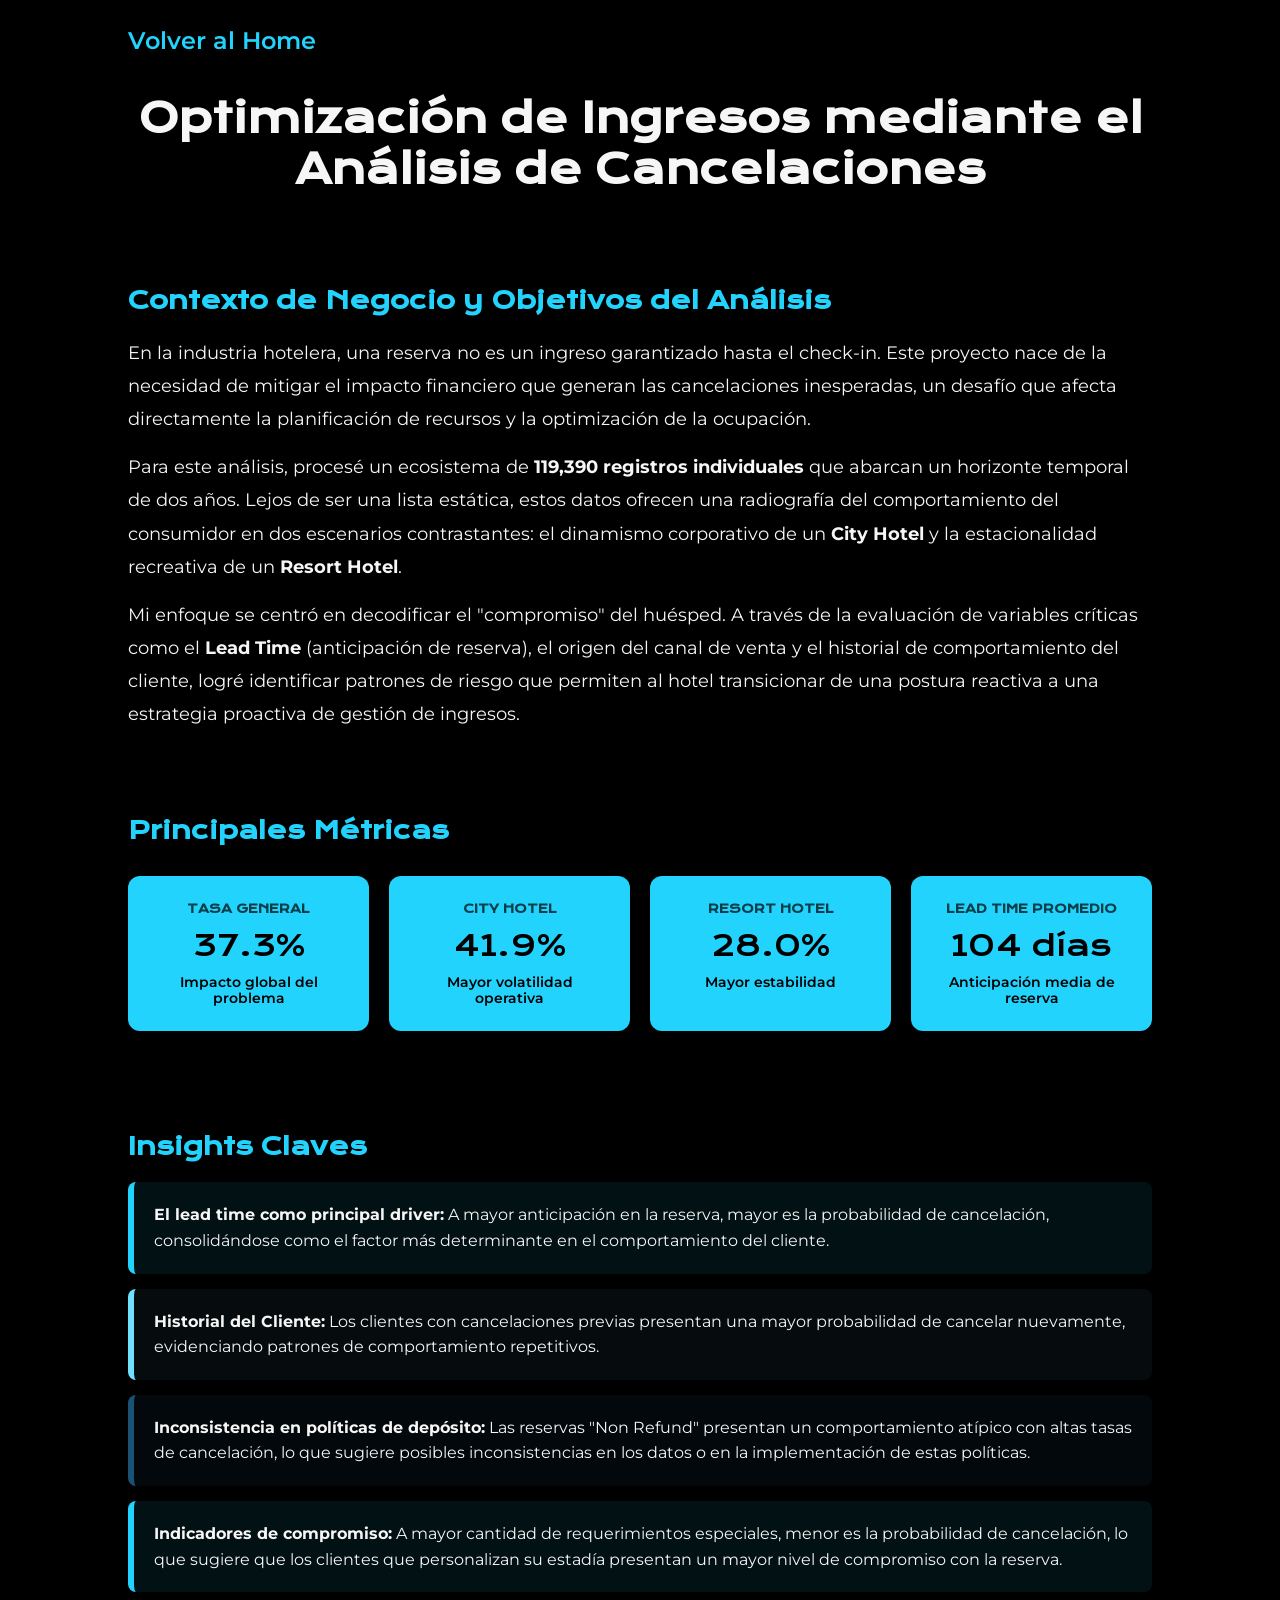
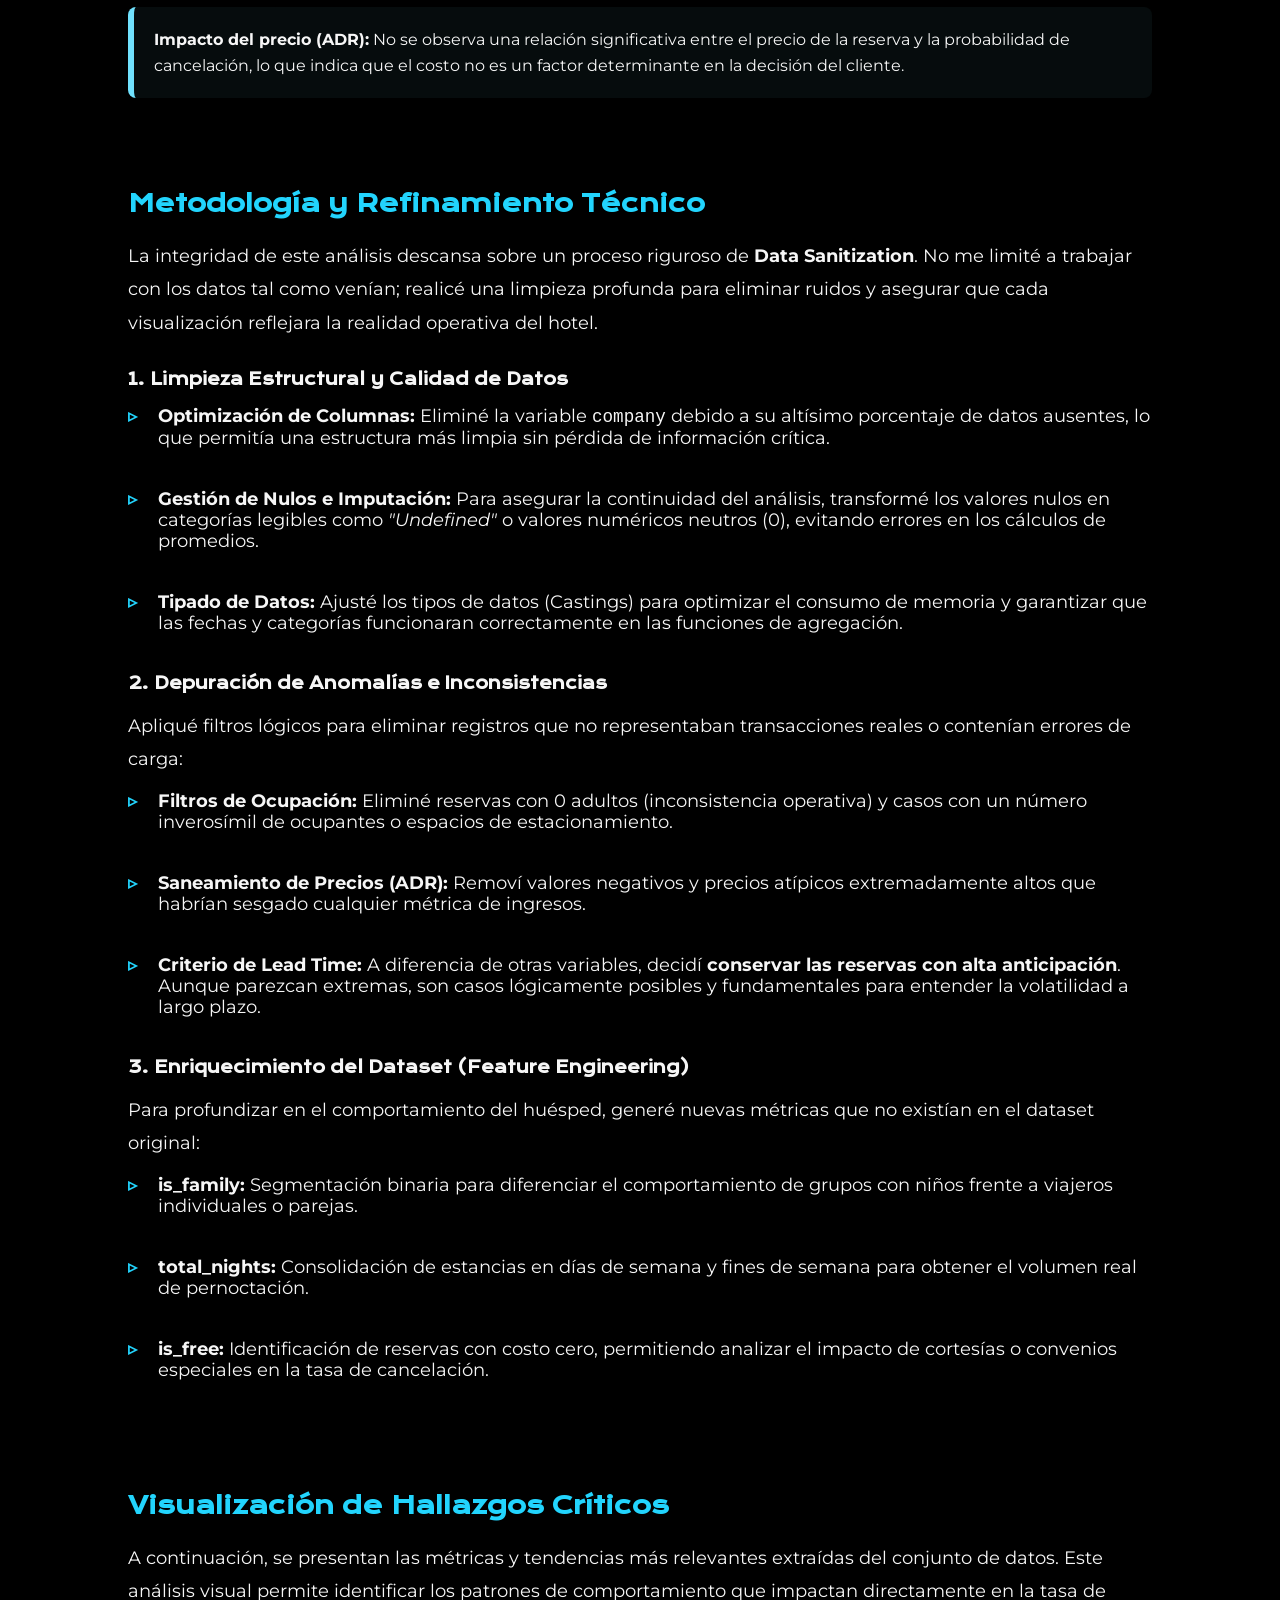
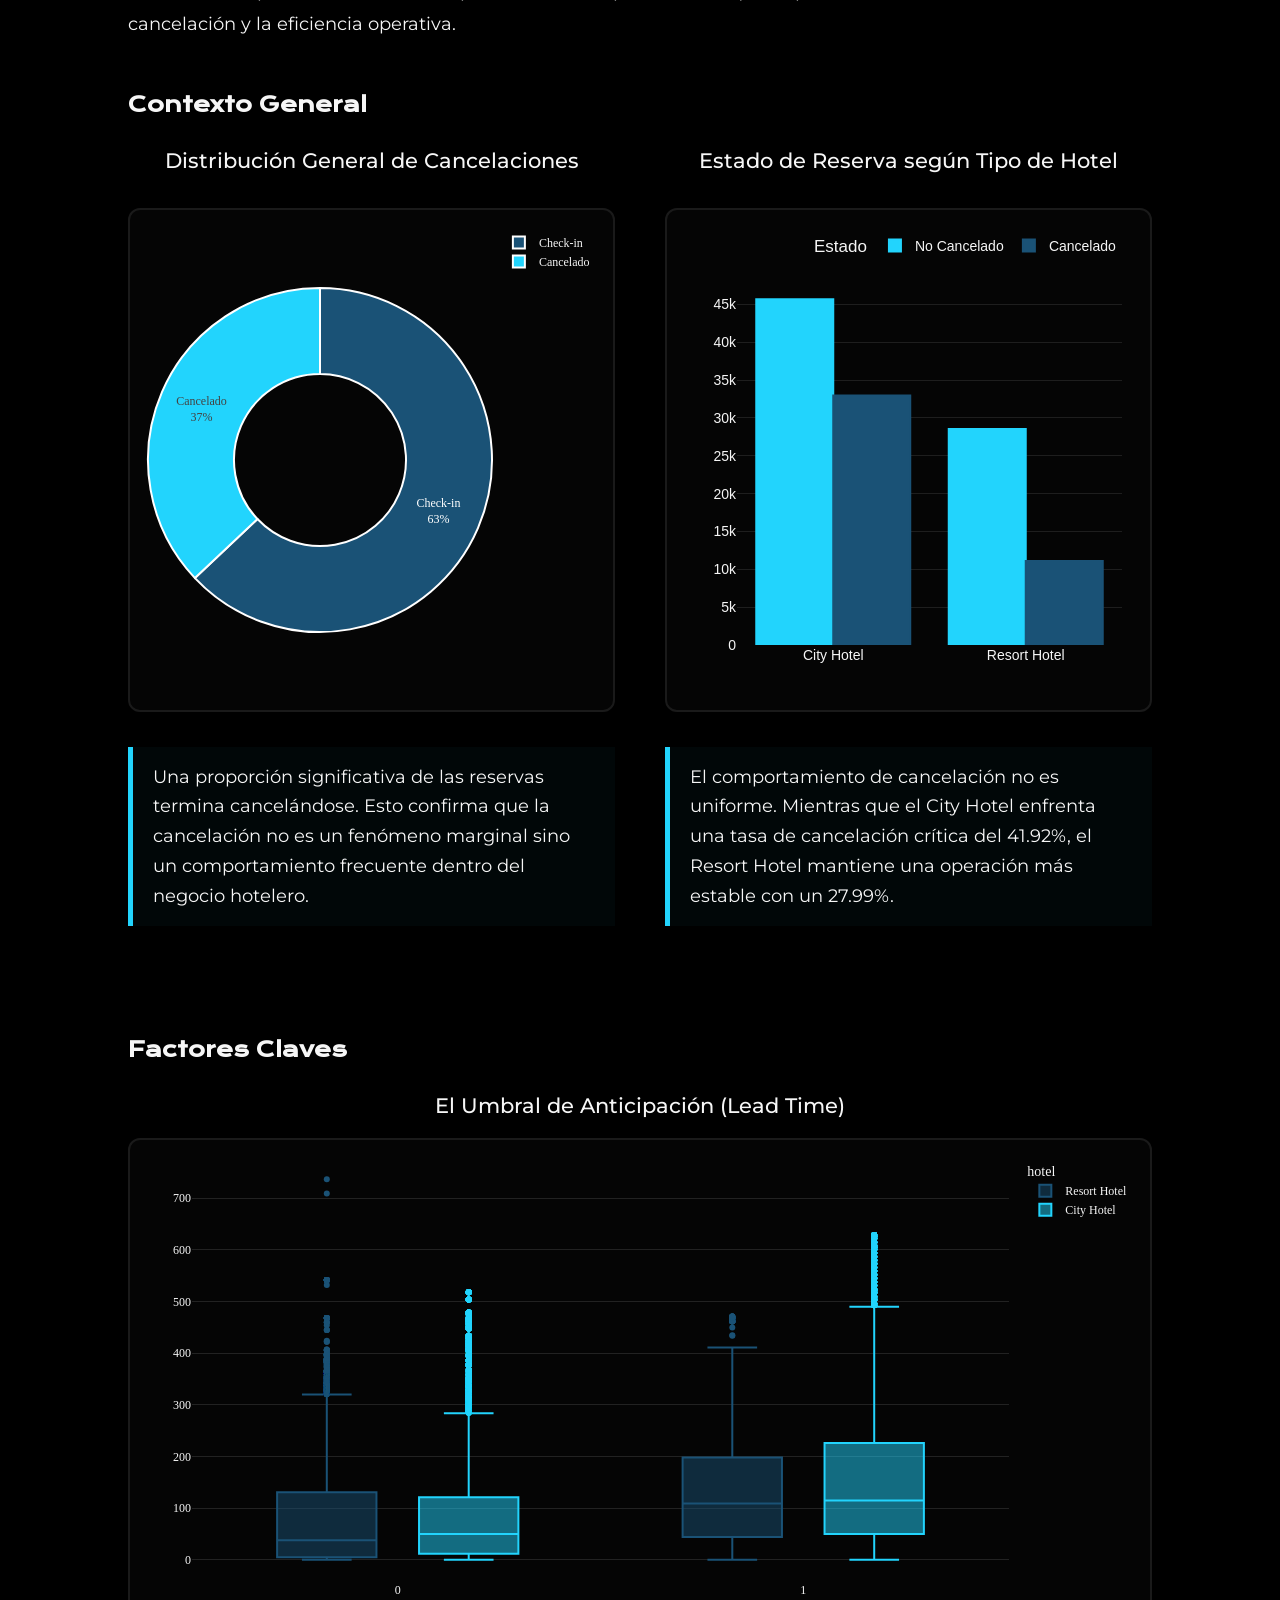
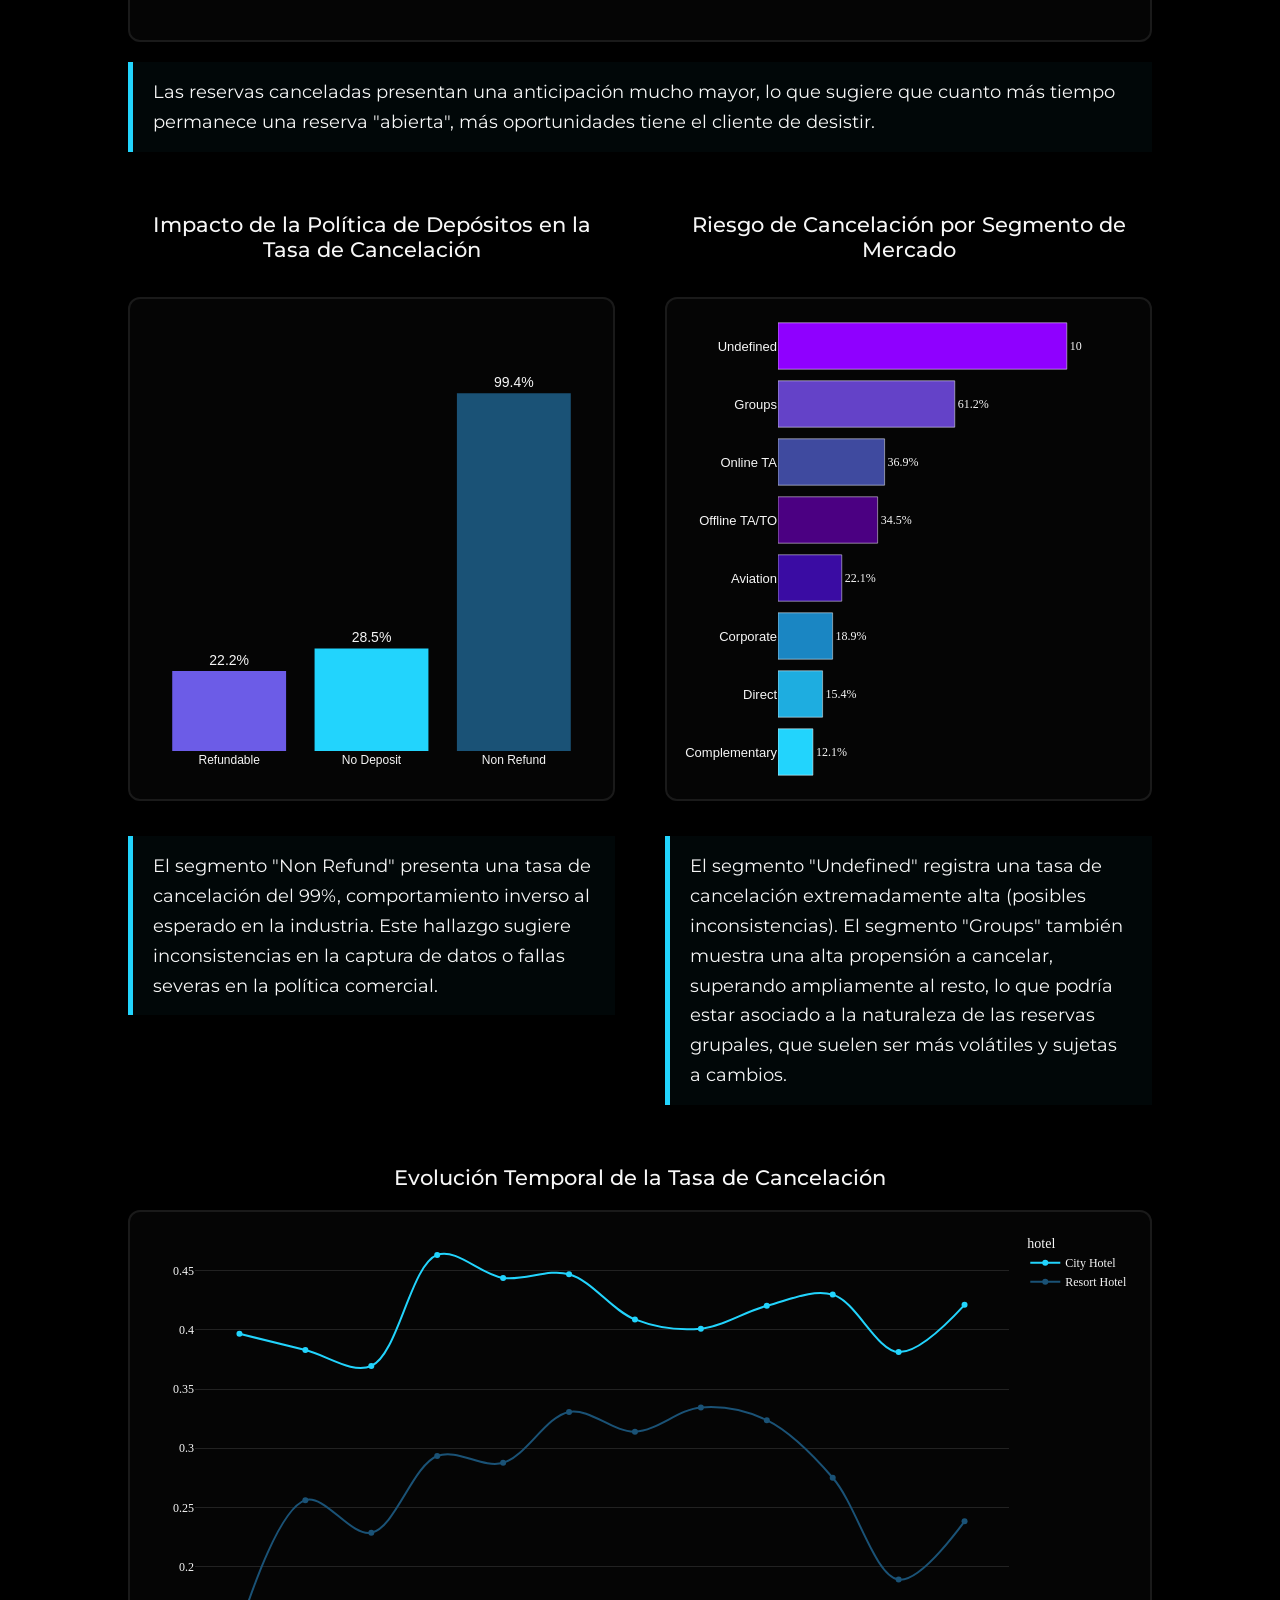
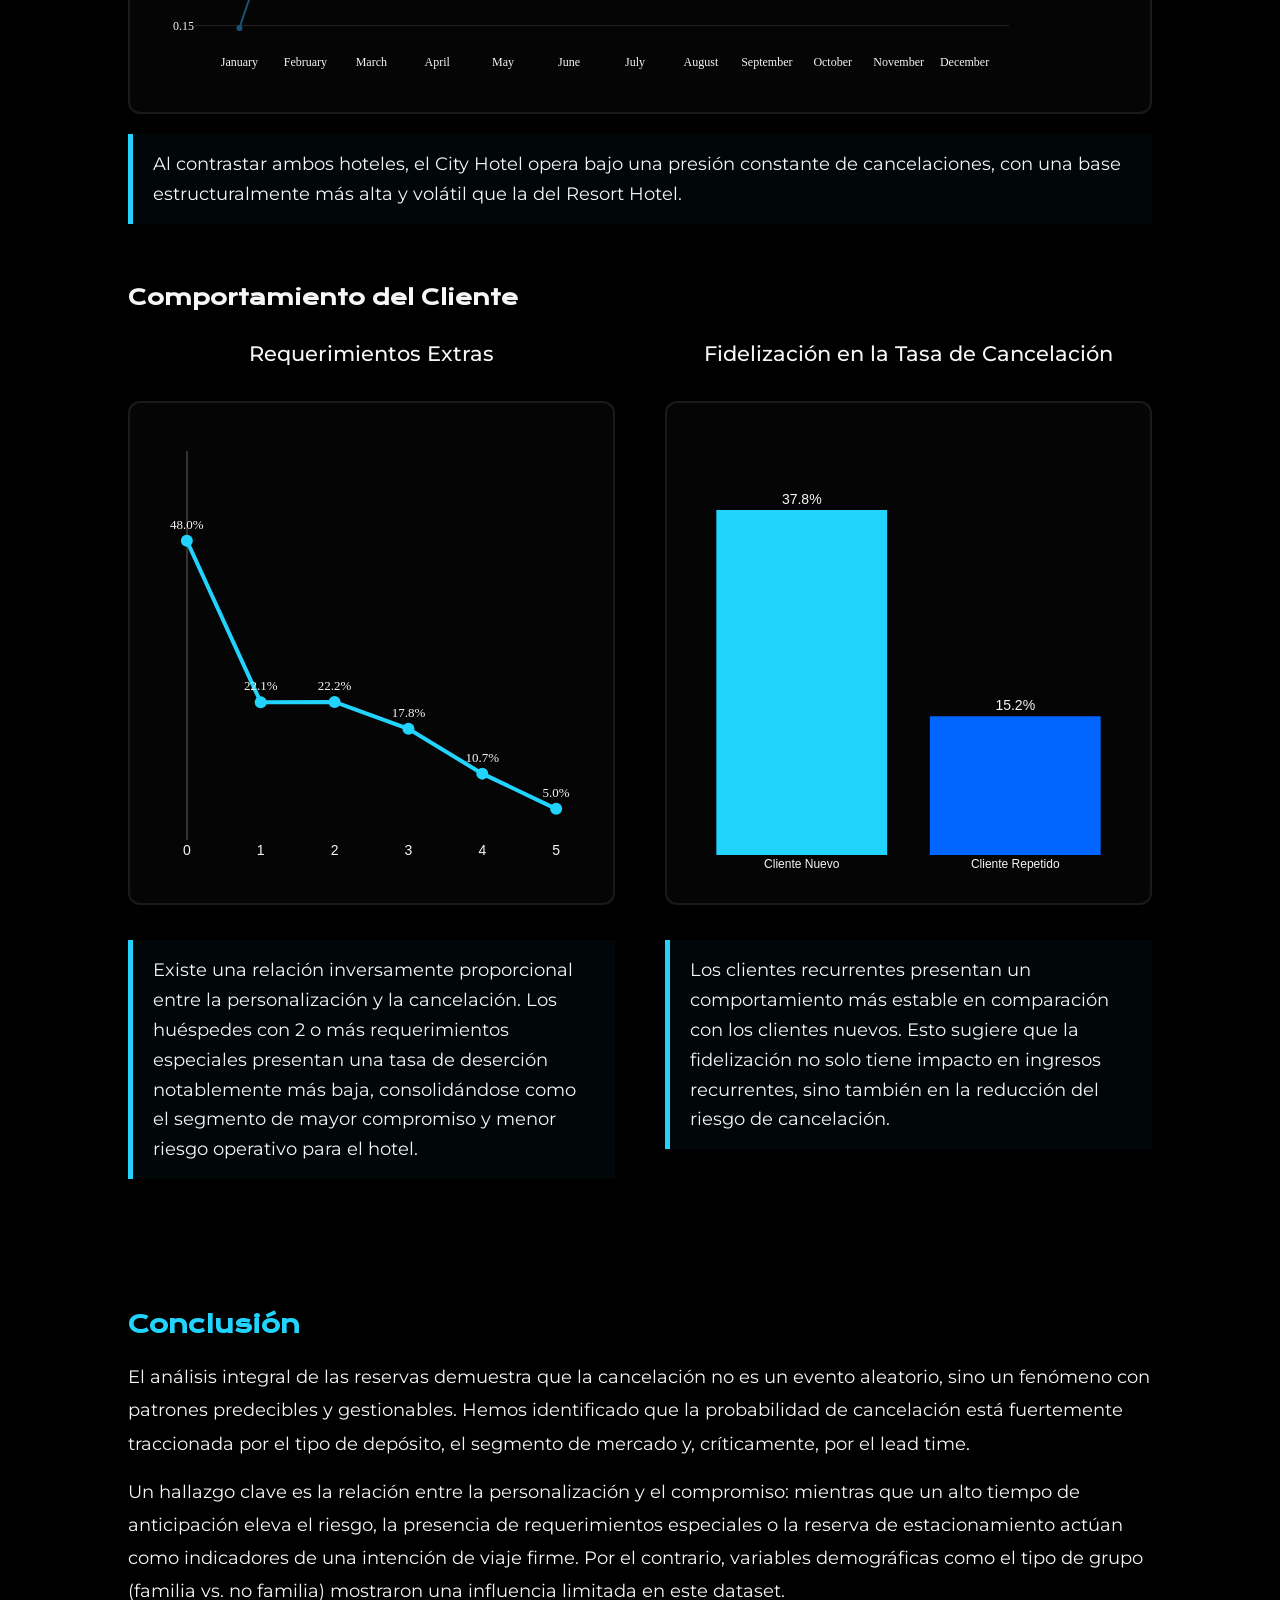
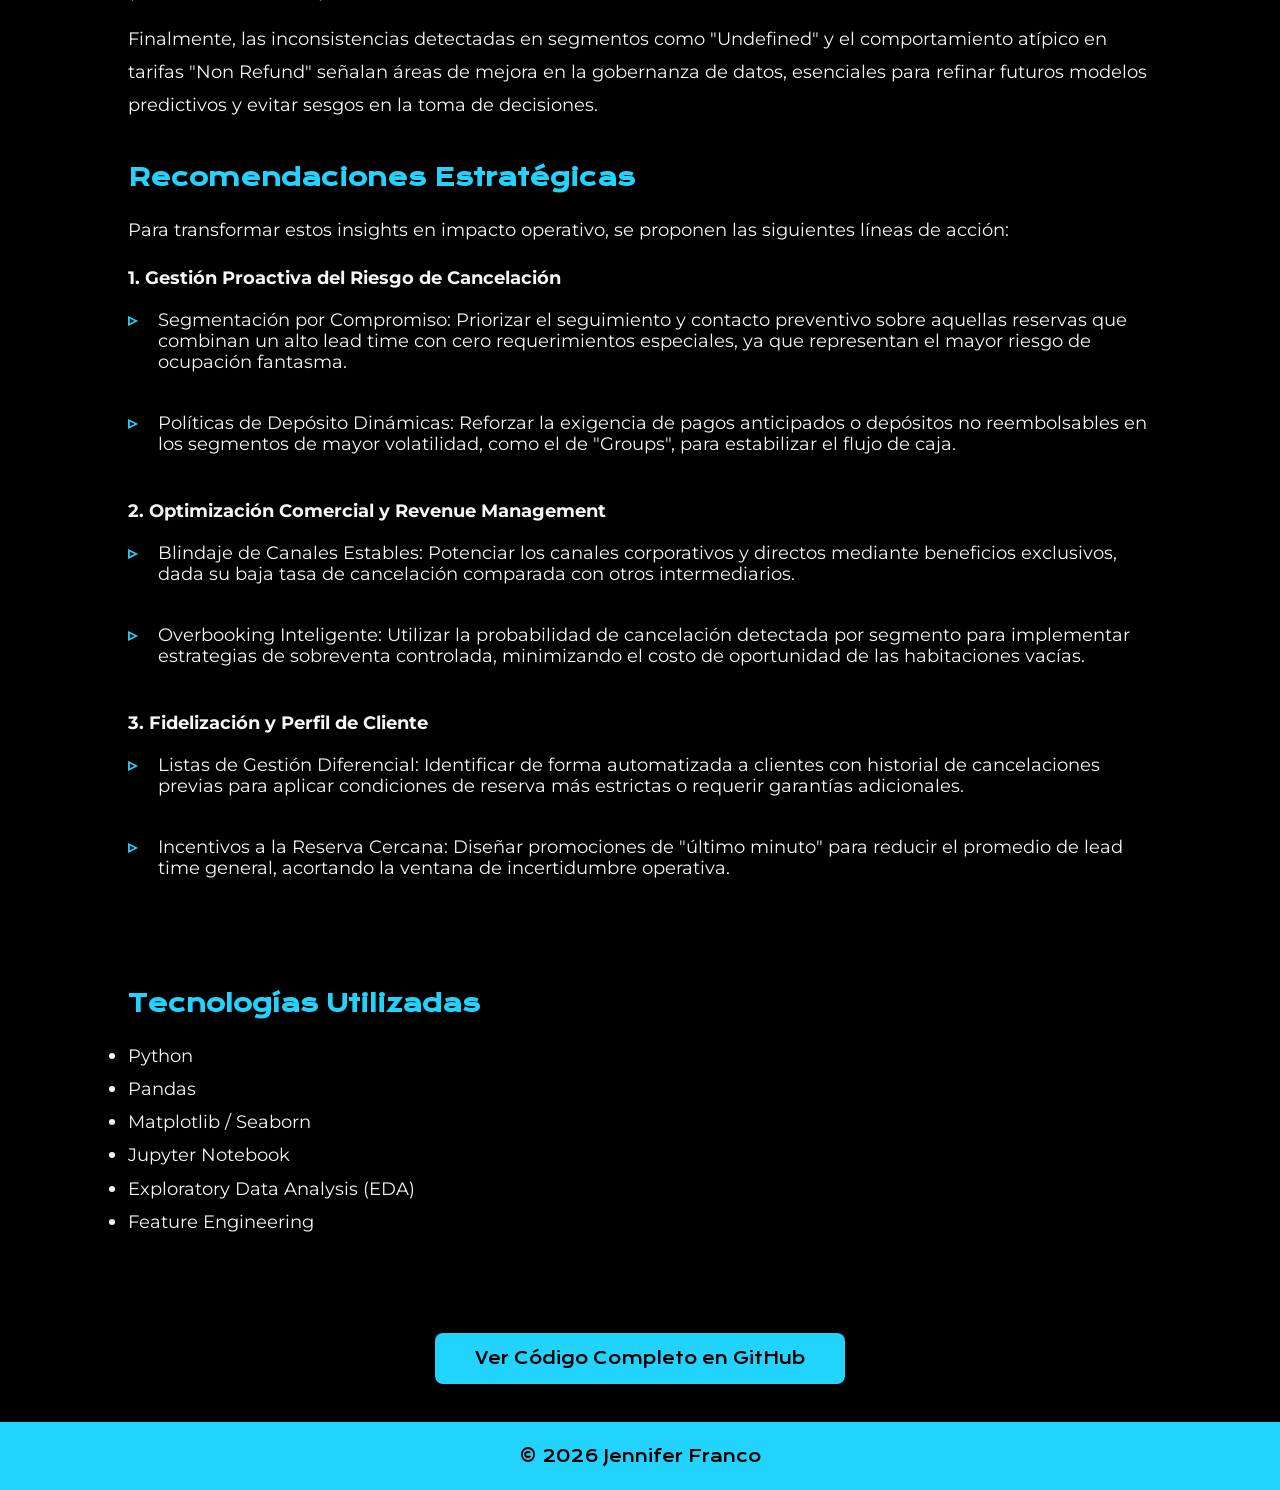
==== proyecto-hotelero.html @ de1a24cb "Estructura base del portfolio" ====
<!DOCTYPE html>
<html lang="es-mx">

<head>
    <meta charset="UTF-8">
    <meta name="viewport" content="width=device-width, initial-scale=1.0">
    <title>Detalle Proyecto - Cancelaciones Hoteleras</title>
    <link rel="stylesheet" href="./style/style.css">
    <link rel="stylesheet" href="./style/proyecto.css">
</head>

<body>
    <header class="header">
        <nav class="header__menu">
            <a class="header__menu__link" href="index.html">Volver al Home</a>
        </nav>
    </header>

    <main class="proyecto">
        <h1 class="proyecto__titulo">
            Optimización de Ingresos mediante el Análisis de Cancelaciones</h1>
        <!-- <div class="contenedor__dashboard">
            <p>[Aqui va el dashboard en power bi] </p>
        </div> -->

        <section class="proyecto__introduccion">
            <h2 class="proyecto__subtitulo">Contexto de Negocio y Objetivos del Análisis</h2>
            <p class="proyecto__texto">
                En la industria hotelera, una reserva no es un ingreso garantizado hasta el check-in. Este proyecto nace
                de
                la necesidad de mitigar el impacto financiero que generan las cancelaciones inesperadas, un desafío que
                afecta directamente la planificación de recursos y la optimización de la ocupación.
            </p>
            <p class="proyecto__texto">
                Para este análisis, procesé un ecosistema de <strong>119,390 registros individuales</strong> que abarcan
                un horizonte temporal de dos años. Lejos de ser una lista estática, estos datos ofrecen una radiografía
                del comportamiento del consumidor en dos escenarios contrastantes: el dinamismo corporativo de un
                <strong>City Hotel</strong> y la estacionalidad recreativa de un <strong>Resort Hotel</strong>.
            </p>
            <p class="proyecto__texto">
                Mi enfoque se centró en decodificar el "compromiso" del huésped. A través de la evaluación de variables
                críticas como el <strong>Lead Time</strong> (anticipación de reserva), el origen del canal de venta y el
                historial de comportamiento del cliente, logré identificar patrones de riesgo que permiten al hotel
                transicionar de una postura reactiva a una estrategia proactiva de gestión de ingresos. </p>
        </section>

        <section class="proyecto__metricas">
            <h2 class="proyecto__subtitulo">Principales Métricas</h2>
            <div class="kpi-container">
                <div class="kpi-card">
                    <h3 class="kpi-card__titulo">Tasa General</h3>
                    <span class="kpi-card__valor">37.3%</span>
                    <p class="kpi-card__descripcion">Impacto global del problema</p>
                </div>
                <div class="kpi-card">
                    <h3 class="kpi-card__titulo">City Hotel</h3>
                    <span class="kpi-card__valor">41.9%</span>
                    <p class="kpi-card__descripcion">Mayor volatilidad operativa</p>
                </div>
                <div class="kpi-card">
                    <h3 class="kpi-card__titulo">Resort Hotel</h3>
                    <span class="kpi-card__valor">28.0%</span>
                    <p class="kpi-card__descripcion">Mayor estabilidad</p>
                </div>
                <div class="kpi-card">
                    <h3 class="kpi-card__titulo">Lead Time Promedio</h3>
                    <span class="kpi-card__valor">104 días</span>
                    <p class="kpi-card__descripcion">Anticipación media de reserva</p>
                </div>
            </div>
        </section>

        <section class="proyecto__insights">
            <h2 class="proyecto__subtitulo">Insights Claves</h2>
            <div class="insight-group">
                <div class="insight-group__item insight-group__item--primary">
                    <p><strong>El lead time como principal driver:</strong> A mayor anticipación en la reserva, mayor es
                        la probabilidad de cancelación, consolidándose como el factor más determinante en el
                        comportamiento del cliente.</p>
                </div>
                <div class="insight-group__item insight-group__item--secondary">
                    <p><strong>Historial del Cliente:</strong> Los clientes con cancelaciones previas presentan una
                        mayor probabilidad de cancelar nuevamente, evidenciando patrones de comportamiento repetitivos.
                    </p>
                </div>
                <div class="insight-group__item insight-group__item--dark">
                    <p><strong>Inconsistencia en políticas de depósito:</strong> Las reservas "Non Refund" presentan un
                        comportamiento atípico con altas tasas de cancelación, lo que sugiere posibles inconsistencias
                        en los datos o en la implementación de estas políticas.</p>
                </div>
                <div class="insight-group__item insight-group__item--primary">
                    <p><strong>Indicadores de compromiso:</strong> A mayor cantidad de requerimientos especiales, menor
                        es la probabilidad de cancelación, lo que sugiere que los clientes que personalizan su estadía
                        presentan un mayor nivel de compromiso con la reserva.</p>
                </div>
                <div class="insight-group__item insight-group__item--secondary">
                    <p><strong>Impacto del precio (ADR):</strong> No se observa una relación significativa entre el
                        precio de la reserva y la probabilidad de cancelación, lo que indica que el costo no es un
                        factor determinante en la decisión del cliente.</p>
                </div>
            </div>
        </section>

        <section class="proyecto__metodologia">
            <h2 class="proyecto__subtitulo">Metodología y Refinamiento Técnico</h2>
            <p class="proyecto__texto">
                La integridad de este análisis descansa sobre un proceso riguroso de <strong>Data Sanitization</strong>.
                No me limité a trabajar con los datos tal como venían; realicé una limpieza profunda para eliminar
                ruidos y asegurar que cada visualización reflejara la realidad operativa del hotel. </p>
            <h3 class="proyecto__item-titulo">1. Limpieza Estructural y Calidad de Datos</h3>
            <ul class="proyecto__lista">
                <li class="proyecto__lista-item"><strong>Optimización de Columnas:</strong> Eliminé la variable
                    <code>company</code> debido a su
                    altísimo
                    porcentaje de datos ausentes, lo que permitía una estructura más limpia sin pérdida de información
                    crítica.
                </li>
                <li class="proyecto__lista-item"><strong>Gestión de Nulos e Imputación:</strong> Para asegurar la
                    continuidad del análisis,
                    transformé
                    los valores nulos en categorías legibles como <em>"Undefined"</em> o valores numéricos neutros (0),
                    evitando errores en los cálculos de promedios.</li>
                <li class="proyecto__lista-item"><strong>Tipado de Datos:</strong> Ajusté los tipos de datos (Castings)
                    para optimizar el consumo de
                    memoria y garantizar que las fechas y categorías funcionaran correctamente en las funciones de
                    agregación.</li>
            </ul>
            <h3 class="proyecto__item-titulo">2. Depuración de Anomalías e Inconsistencias</h3>
            <p class="proyecto__texto">
                Apliqué filtros lógicos para eliminar registros que no representaban transacciones reales o contenían
                errores de carga:
            </p>
            <ul class="proyecto__lista">
                <li class="proyecto__lista-item"><strong>Filtros de Ocupación:</strong> Eliminé reservas con 0 adultos
                    (inconsistencia operativa) y
                    casos
                    con un número inverosímil de ocupantes o espacios de estacionamiento.</li>
                <li class="proyecto__lista-item"><strong>Saneamiento de Precios (ADR):</strong> Removí valores negativos
                    y precios atípicos
                    extremadamente altos que habrían sesgado cualquier métrica de ingresos.</li>
                <li class="proyecto__lista-item"><strong>Criterio de Lead Time:</strong> A diferencia de otras
                    variables, decidí <strong>conservar las reservas con alta anticipación</strong>. Aunque parezcan
                    extremas, son casos lógicamente posibles y fundamentales para entender la volatilidad a largo plazo.
                </li>
            </ul>
            <h3 class="proyecto__item-titulo">3. Enriquecimiento del Dataset (Feature Engineering)</h3>
            <p class="proyecto__texto">
                Para profundizar en el comportamiento del huésped, generé nuevas métricas que no existían en el dataset
                original:
            </p>
            <ul class="proyecto__lista">
                <li class="proyecto__lista-item"><strong>is_family:</strong> Segmentación binaria para diferenciar el
                    comportamiento de grupos con niños frente a viajeros individuales o parejas.</li>
                <li class="proyecto__lista-item"><strong>total_nights:</strong> Consolidación de estancias en días de
                    semana y fines de semana para obtener el volumen real de pernoctación.</li>
                <li class="proyecto__lista-item"><strong>is_free:</strong> Identificación de reservas con costo cero,
                    permitiendo analizar el impacto de cortesías o convenios especiales en la tasa de cancelación.</li>
            </ul>
        </section>

        <section class="visualizaciones__proyecto">
            <h2 class="proyecto__subtitulo">Visualización de Hallazgos Críticos</h2>
            <p class="proyecto__texto">A continuación, se presentan las métricas y tendencias más relevantes extraídas
                del conjunto de datos. Este análisis visual permite identificar los patrones de comportamiento que
                impactan directamente en la tasa de cancelación y la eficiencia operativa.</p>

            <h3 class="seccion-header"> Contexto General</h3>
            <div class="graficos-grid">
                <div class="grafico-item">
                    <p class="grafico-titulo">Distribución General de Cancelaciones</p>
                    <div class="proyecto__grafico-contenedor">
                        <iframe src="./assets/graficos_hotel/donas_cancelacion_total.html" width="100%" height="100%"
                            frameborder="0"></iframe>
                    </div>
                    <p class="proyecto__interpretacion">Una proporción significativa de las reservas termina
                        cancelándose.
                        Esto confirma que la cancelación no es un fenómeno marginal sino un comportamiento frecuente
                        dentro
                        del negocio hotelero.</p>
                </div>
                <div class="grafico-item">
                    <p class="grafico-titulo">Estado de Reserva según Tipo de Hotel</p>
                    <div class="proyecto__grafico-contenedor">
                        <iframe src="./assets/graficos_hotel/cancelaciones_por_tipo_hotel.html" width="100%" height="100%"
                            frameborder="0"></iframe>
                    </div>
                    <p class="proyecto__interpretacion">El comportamiento de cancelación no es uniforme. Mientras que el
                        City Hotel enfrenta una tasa de cancelación crítica del 41.92%, el Resort Hotel mantiene una
                        operación más estable con un 27.99%.</p>
                </div>
            </div>

            <h3 class="seccion-header"> Factores Claves</h3>
            <p class="grafico-titulo">El Umbral de Anticipación (Lead Time)</p>
            <div class="proyecto__grafico-contenedor">
                <iframe src="./assets/graficos_hotel/lead_time.html" width="100%" height="100%" frameborder="0"></iframe>
            </div>
            <p class="proyecto__interpretacion">
                Las reservas canceladas
                presentan una anticipación mucho mayor, lo que sugiere que cuanto más tiempo permanece una reserva
                "abierta", más oportunidades tiene el cliente de desistir.
            </p>
            <div class="graficos-grid">
                <div class="grafico-item">
                    <p class="grafico-titulo">Impacto de la Política de Depósitos en la Tasa de Cancelación</p>
                    <div class="proyecto__grafico-contenedor">
                        <iframe src="./assets/graficos_hotel/tipo_de_Deposito.html" width="100%" height="100%"
                            frameborder="0"></iframe>
                    </div>
                    <p class="proyecto__interpretacion">
                        El segmento "Non Refund" presenta una tasa de cancelación del 99%, comportamiento inverso al
                        esperado en la industria. Este hallazgo sugiere inconsistencias en la captura de datos o fallas
                        severas en la política comercial.
                    </p>
                </div>

                <div class="grafico-item">
                    <p class="grafico-titulo">Riesgo de Cancelación por Segmento de Mercado</p>
                    <div class="proyecto__grafico-contenedor">
                        <iframe src="./assets/graficos_hotel/segmento_de_mercado.html" width="100%" height="100%"
                            frameborder="0"></iframe>
                    </div>
                    <p class="proyecto__interpretacion">
                        El segmento "Undefined" registra una tasa de cancelación extremadamente alta (posibles
                        inconsistencias). El segmento "Groups" también muestra una alta propensión a cancelar, superando
                        ampliamente al resto, lo que podría estar asociado a la naturaleza de las reservas grupales, que
                        suelen ser más volátiles y sujetas a cambios.
                    </p>
                </div>
            </div>
            <p class="grafico-titulo">Evolución Temporal de la Tasa de Cancelación</p>
            <div class="proyecto__grafico-contenedor">
                <iframe src="./assets/graficos_hotel/estacionalidad.html" width="100%" height="100%" frameborder="0"></iframe>
            </div>
            <p class="proyecto__interpretacion">
                Al contrastar ambos hoteles, el City Hotel opera bajo una presión constante de cancelaciones, con una
                base estructuralmente más alta y volátil que la del Resort Hotel.
            </p>

            <h3 class="seccion-header">Comportamiento del Cliente</h3>
            <div class="graficos-grid">
                <div class="grafico-item">
                    <p class="grafico-titulo">Requerimientos Extras</p>
                    <div class="proyecto__grafico-contenedor">
                        <iframe src="./assets/graficos_hotel/requerimientos_extras.html" width="100%" height="100%"
                            frameborder="0"></iframe>
                    </div>
                    <p class="proyecto__interpretacion">
                        Existe una relación inversamente proporcional entre la personalización y la cancelación. Los
                        huéspedes con 2 o más requerimientos especiales presentan una tasa de deserción notablemente más
                        baja, consolidándose como el segmento de mayor compromiso y menor riesgo operativo para el
                        hotel.
                    </p>
                </div>
                <div class="grafico-item">
                    <p class="grafico-titulo">Fidelización en la Tasa de Cancelación</p>
                    <div class="proyecto__grafico-contenedor">
                        <iframe src="./assets/graficos_hotel/tipo_cliente.html" width="100%" height="100%"
                            frameborder="0"></iframe>
                    </div>
                    <p class="proyecto__interpretacion">
                        Los clientes recurrentes presentan un comportamiento más estable en comparación con los clientes
                        nuevos. Esto sugiere que la fidelización no solo tiene impacto en ingresos recurrentes, sino
                        también en la reducción del riesgo de cancelación.</p>
                </div>
        </section>

        <section class="proyecto__conclusion">
            <h2 class="proyecto__subtitulo">Conclusión </h2>
            <p class="proyecto__texto">
                El análisis integral de las reservas demuestra que la cancelación no es un evento aleatorio, sino un
                fenómeno con patrones predecibles y gestionables. Hemos identificado que la probabilidad de cancelación
                está fuertemente traccionada por el tipo de depósito, el segmento de mercado y, críticamente, por el
                lead time.</p>

            <p class="proyecto__texto">
                Un hallazgo clave es la relación entre la personalización y el compromiso: mientras que un alto tiempo
                de anticipación eleva el riesgo, la presencia de requerimientos especiales o la reserva de
                estacionamiento actúan como indicadores de una intención de viaje firme. Por el contrario, variables
                demográficas como el tipo de grupo (familia vs. no familia) mostraron una influencia limitada en este
                dataset.</p>

            <p class="proyecto__texto">Finalmente, las inconsistencias detectadas en segmentos como "Undefined" y el
                comportamiento atípico en tarifas "Non Refund" señalan áreas de mejora en la gobernanza de datos,
                esenciales para refinar futuros modelos predictivos y evitar sesgos en la toma de decisiones. </p>

            <h2 class="proyecto__subtitulo">Recomendaciones Estratégicas</h2>
            <p class="proyecto__texto">Para transformar estos insights en impacto operativo, se proponen las siguientes
                líneas de acción:</p>


            <p class="proyecto__texto"><strong>1. Gestión Proactiva del Riesgo de Cancelación </strong></p>
            <ul class="proyecto__lista">
                <li class="proyecto__lista-item">Segmentación por Compromiso: Priorizar el seguimiento y contacto
                    preventivo sobre aquellas reservas que
                    combinan un alto lead time con cero requerimientos especiales, ya que representan el mayor riesgo de
                    ocupación fantasma.</li>

                <li class="proyecto__lista-item">
                    Políticas de Depósito Dinámicas: Reforzar la exigencia de pagos anticipados o depósitos no
                    reembolsables
                    en los segmentos de mayor volatilidad, como el de "Groups", para estabilizar el flujo de caja.</li>

                <p class="proyecto__texto"><strong>2. Optimización Comercial y Revenue Management</strong></p>
                <ul class="proyecto__lista">
                    <li class="proyecto__lista-item"> Blindaje de Canales Estables: Potenciar los canales corporativos y
                        directos mediante beneficios
                        exclusivos, dada su baja tasa de cancelación comparada con otros intermediarios. </li>

                    <li class="proyecto__lista-item"> Overbooking Inteligente: Utilizar la probabilidad de cancelación
                        detectada por segmento para implementar
                        estrategias de sobreventa controlada, minimizando el costo de oportunidad de las habitaciones
                        vacías. </li>

                    <p class="proyecto__texto"><strong>3. Fidelización y Perfil de Cliente</strong></p>

                    <ul class="proyecto__lista">
                        <li class="proyecto__lista-item">Listas de Gestión Diferencial: Identificar de forma
                            automatizada a clientes con historial de
                            cancelaciones previas para aplicar condiciones de reserva más estrictas o requerir garantías
                            adicionales. </li>

                        <li class="proyecto__lista-item">Incentivos a la Reserva Cercana: Diseñar promociones de "último
                            minuto" para reducir el promedio de lead
                            time general, acortando la ventana de incertidumbre operativa. </li>

                    </ul>
        </section>

        <section class="stack-proyecto">
            <h2 class="proyecto__subtitulo">
                Tecnologías Utilizadas
            </h2>

            <ul class="proyecto__texto">
                <li>Python</li>
                <li>Pandas</li>
                <li>Matplotlib / Seaborn</li>
                <li>Jupyter Notebook</li>
                <li>Exploratory Data Analysis (EDA)</li>
                <li>Feature Engineering</li>
            </ul>

        </section>

        <div class="proyecto__enlaces">
            <a class="proyecto__enlaces-link" href="https://github.com/JenniferFranco/hotel-cancellation-analysis/tree/main" target="_blank"> Ver Código
                Completo en GitHub </a>
        </div>

    </main>

    <footer class="footer">
        <p>© 2026 Jennifer Franco </p>
    </footer>
</body>

</html>
---- style/style.css ----
@import url('https://fonts.googleapis.com/css2?family=Krona+One&family=Montserrat:wght@400;600&display=swap');

:root{
    --color-primario: #000000;
    --color-secundario: #F6F6F6;
    --color-terciario: #22D4FD;
    --color-hover: #272727;

    --fuente-texto: "Montserrat", serif;
    --fuente-titulo: "Krona One", serif;
}

* {
    padding: 0;
    margin:0;
}

body{
    box-sizing: border-box;
    background-color: var(--color-primario);
    color: var(--color-secundario);
}

.header{
    padding: 2% 0 0 10%;

}

.header__menu{
    display: flex;
    gap: 80px;
}

.header__menu__link{
    font-family: var(--fuente-texto);
    font-size: 1.5rem;
    font-weight: 600;
    color: var(--color-terciario);
    text-decoration: none;
    transition: all 0.3s ease;
}

.header__menu__link:hover {
    color: var(--color-secundario); 
    text-shadow: 0 0 10px var(--color-terciario), 0 0 20px var(--color-terciario); 
    transform: translateY(-2px); 
}

.presentacion {
    padding: 6% 10% 2% 10%;;
    display: grid;
    grid-template-columns: 2fr 1fr; 
    align-items: stretch; 
    gap: 50px;
}

.presentacion__contenido {
    display: flex;
    flex-direction: column;
    justify-content: center;
    gap: 30px;
}

.contenedor-secciones {
    display: flex;
    flex-direction: column;
    gap: 100px;
    padding: 6% 10%; 
}

.presentacion__contenido__titulo{
    font-size: 2.5rem;
    font-family: var(--fuente-titulo);
}

.presentacion__contenido__subtitulo{
    font-size: 1.9rem;
    font-family: var(--fuente-titulo);
    color: var(--color-terciario);
}    

.titulo-destaque {
    color: var(--color-terciario);
}

.presentacion__contenido__texto{
    font-size: 1.35rem;
    font-family: var(--fuente-texto);
}

.presentacion__enlaces{
    display: flex;
    justify-content: space-between;
    flex-direction: column;
    align-items: center;
    gap: 32px;
}

.presentacion__enlaces__subtitulo{
    font-family: var(--fuente-titulo);
    font-size: 1.5rem;
    font-weight: 400;
}

.presentacion__enlaces__link {
    width: 100%;
    max-width: 280px;
    text-align: center;
    padding: 21.5px 0;
    border-radius: 8px;
    font-family: var(--fuente-texto);
    font-size: 1.5rem;
    font-weight: 600;
    text-decoration: none;
    color: var(--color-secundario);
    border: 2px solid var(--color-terciario);
    display: flex;
    justify-content: center;
    gap: 10px;
}

.presentacion__enlaces__link:hover {
    background-color: var(--color-hover);
}

.presentacion__imagen {
    width: 100%;
    flex-grow: 1;
    object-fit: cover;
    border-radius: 8px;
}

.presentacion__columna-imagen {
    display: flex;
    flex-direction: column;
    height: 100%; 
    align-items: center;
}

.boton-cv-principal{
    width: 100%;
    margin-top: 20px;
}

.footer{
    background-color: var(--color-terciario);
    color: var(--color-primario);
    padding: 24px;
    text-align: center;
    font-family:var(--fuente-titulo);
    font-size: 1rem;
    font-weight: 400;
}

.seccion-tecnologias {
    background-color: var(--color-terciario);
    color: var(--color-primario);
    display: flex;
    flex-direction: column;
    align-items: center; 
    text-align: center;  
    padding: 3% 10%; 
    gap: 35px; 
}

.tecnologias__titulo-contenedor {
    background-color: transparent; 
    padding: 0;
}

.tecnologias__titulo {
    font-family: var(--fuente-titulo);
    font-size: 1.5rem; 
    font-weight: 600;
    margin: 0; 
}

.tecnologias__iconos-contenedor {
    padding: 50px; 
    border-radius: 8px;
    display: flex;
    flex-wrap: wrap; 
    flex-wrap: nowrap;
    justify-content: space-around;
    flex-direction: row;
    justify-content: center; 
    gap: 80px; 
    width: 100%; 
    box-shadow: 0 0 20px rgba(34, 212, 253, 0.3); 
    overflow-x: auto;
}

.tecnologia-item {
    display: flex;
    flex-direction: column;
    align-items: center;
    gap: 15px; 
    color: var(--color-primario); 
    font-family: var(--fuente-texto);
    font-size: 1.3rem;
    font-weight: 800;
}

.tecnologia-item img {
    width: 80px; 
    height: 80px;
    object-fit: contain; 
    
}

.tecnologia-item:hover img {
    transform: translateY(-10px) scale(1.1);
}

.proyectos__contenedor {
    display: grid;
    grid-template-columns: repeat(auto-fit, minmax(200px, 1fr));
    gap: 25px; 
    padding: 20px;
    max-width: 1200px; 
    margin: 0 auto;

}

.proyecto-card {
    border: 1px solid var(--color-terciario); 
    border-radius: 12px;
    overflow: hidden; 
    background-color: #0d1117;
    gap: 15px;
    padding-bottom: 15px; 
    display: flex;
    flex-direction: column;
    align-items: center;
    text-align: center;
}

.proyecto-card__imagen {
    width: 100%; 
    height: 230px; 
    object-fit: cover;
    margin-bottom: 15px;
}

.proyecto-card__titulo {
    font-family: var(--fuente-titulo);
    text-align: center;
    font-size: 1.2rem;
    color: var(--color-terciario); 
}

.proyecto-card__descripcion {
    font-family: var(--fuente-texto);
    text-align: center;
    font-size: 1rem;
    color: var(--color-secundario); 
    flex-grow: 1; 
}

.proyecto-card__enlaces {
    display: flex;
    justify-content: center;
}

.proyecto-card__link {
    font-family: var(--fuente-texto);
    font-size: 1rem;
    font-weight: 600;
    text-decoration: none;
    color: var(--color-terciario);       
    border: 2px solid var(--color-terciario); 
    padding: 10px 20px;
    border-radius: 8px;
    text-align: center;
    
}

.proyecto-card__link:hover {
    background-color: var(--color-terciario);
    color: var(--color-primario);
}


@media (max-width: 1200px) {

    .header {
        padding: 10%;
    }
    .header__menu{
        justify-content: center;
    }
    .presentacion {
        flex-direction: column-reverse;
        padding: 5%;
    }
    .presentacion__contenido {
        width: auto;
        padding: 0; 
    }
    .contenedor-secciones {
        padding: 10% 5%; 
    }
    .presentacion__contenido {
        width: auto;
    }
    .presentacion .presentacion__contenido {
        width: auto;
    }

    .proyectos__contenedor {
        flex-direction: column; 
        align-items: center; 
        gap: 40px; 
    }
    
    .proyecto-card {
        width: 90%;
        flex-basis: auto; 
    }
}




/* --- AJUSTES PARA MOBILE (RESPONSIVE) --- */

/* --- CONFIGURACIÓN PARA MÓVILES (iPhone 12 Pro y similares) --- */
@media (max-width: 768px) {
    
    /* 1. RESET DE DESBORDAMIENTO: Evita el scroll lateral */
    html, body {
        overflow-x: hidden;
        width: 100%;
    }

    /* Ajuste de contenedores generales */
    .presentacion, .contenedor-secciones, .proyecto, .seccion-tecnologias {
        padding: 10% 5% !important; /* Reducimos el margen lateral para ganar espacio */
        width: 100%;
        box-sizing: border-box;
    }

    /* 2. MENÚ EN COLUMNA (Sin JS) */
    .header {
        padding: 20px 0;
    }

    .header__menu {
        flex-direction: column; /* Los links se ponen uno abajo del otro */
        gap: 15px;
        align-items: center;
        text-align: center;
    }

    .header__menu__link {
        font-size: 1.1rem;
        border-bottom: 1px solid rgba(34, 212, 253, 0.2); /* Línea divisoria sutil */
        width: 80%;
        padding-bottom: 5px;
    }

    /* 3. PRESENTACIÓN Y PÁRRAFOS: Evita que el texto se corte */
    .presentacion {
        display: flex;
        flex-direction: column-reverse; /* Imagen arriba, texto abajo */
        gap: 20px;
    }

    .presentacion__contenido__titulo {
        font-size: 1.6rem;
        word-wrap: break-word;
    }

    .presentacion__contenido__subtitulo {
        font-size: 1.2rem;
    }

    .presentacion__contenido__texto {
        font-size: 1rem;
        line-height: 1.5;
        text-align: left; /* Mejor legibilidad en móvil */
    }

    /* 4. ICONOS DE TECNOLOGÍAS: 2 por fila exactos */
    .tecnologias__iconos-contenedor {
        display: grid;
        grid-template-columns: 1fr 1fr; /* Crea dos columnas iguales */
        gap: 30px;
        padding: 20px 10px;
        justify-items: center;
        box-shadow: none; /* Quitamos sombras pesadas en móvil */
    }

    .tecnologia-item {
        font-size: 0.9rem;
    }

    .tecnologia-item img {
        width: 50px;
        height: 50px;
    }

    /* 5. PROYECTOS: Cards completas y legibles */
    .proyectos__contenedor {
        display: flex;
        flex-direction: column;
        gap: 30px;
        padding: 0;
    }

    .proyecto-card {
        width: 100%;
        max-width: 100%;
        margin: 0;
        border-radius: 10px;
    }

    .proyecto-card__imagen {
        height: 180px; /* Reducimos altura para que no ocupe toda la pantalla */
    }

    .proyecto-card__descripcion {
        font-size: 1rem;
        padding: 0 15px;
    }

    .proyecto-card__link {
        width: 80%;
        margin-bottom: 20px;
    }

    /* Botón CV Principal */
    .presentacion__enlaces__link {
        font-size: 1.1rem;
        padding: 15px 0;
    }
}

/* Ajuste extremo para pantallas menores a 360px */
@media (max-width: 360px) {
    .presentacion__contenido__titulo {
        font-size: 1.4rem;
    }
    .header__menu__link {
        font-size: 0.9rem;
    }
}
---- style/proyecto.css ----
@import url('https://fonts.googleapis.com/css2?family=Krona+One&family=Montserrat:wght@400;600&display=swap');

/* --- VARIABLES GLOBALES --- */
:root {
    --color-primario: #000000;
    --color-secundario: #F6F6F6;
    --color-terciario: #22D4FD; 
    --fuente-texto: "Montserrat", sans-serif;
    --fuente-titulo: "Krona One", sans-serif;
}

/* --- BLOQUE: PROYECTO (Layout General) --- */
.proyecto {
    padding: 3% 10%;
    display: flex;
    flex-direction: column;
    gap:30px;
    max-width: 1100px;
    margin: auto;
}

.proyecto__titulo {
    font-family: var(--fuente-titulo);
    font-size: 2.5rem;
    text-align: center;
    color: var(--color-secundario);
    margin-bottom: 20px;
}

.proyecto__subtitulo {
    font-family: var(--fuente-titulo);
    font-size: 1.5rem;
    color: var(--color-terciario);
    margin-top: 40px;
    margin-bottom: 20px;
}

.proyecto__texto {
    font-family: var(--fuente-texto);
    font-size: 1.15rem;
    line-height: 1.8;
    color: var(--color-secundario);
    margin-bottom: 15px;
}

/* --- BLOQUE: METODOLOGÍA Y LISTAS --- */
.proyecto__item-titulo {
    font-family: var(--fuente-titulo);
    font-size: 1rem;
    color: var(--color-secundario);
    margin: 30px 0 15px 0;
}

.proyecto__lista {
    margin-bottom: 25px;
}

.proyecto__lista-item {
    font-family: var(--fuente-texto);
    font-size: 1.1rem;
    margin-bottom: 40px;
    color: var(--color-secundario);
    list-style: none;
    position: relative;
    padding-left: 30px;
}

.proyecto__lista-item::before {
    content: "▹";
    color: var(--color-terciario);
    position: absolute;
    left: 0;
    font-weight: bold;
}

/* --- BLOQUE: KPI CARDS (ESTILO POWER BI) --- */
.kpi-container {
    display: grid;
    grid-template-columns: repeat(auto-fit, minmax(220px, 1fr));
    gap: 20px;
    margin: 30px 0;
}

.kpi-card {
    background: var(--color-terciario);
    border-radius: 12px;
    padding: 25px;
    text-align: center;
    transition: transform 0.3s ease, box-shadow 0.3s ease;
}

.kpi-card:hover {
    transform: translateY(-5px);
    box-shadow: 0 8px 20px rgba(34, 212, 253, 0.2);
}

.kpi-card__titulo {
    font-family: var(--fuente-titulo);
    font-size: 0.75rem;
    text-transform: uppercase;
    color: var(--color-primario);
    opacity: 0.7;
    margin: 0;
}

.kpi-card__valor {
    display: block;
    font-family: var(--fuente-titulo);
    font-size: 1.8rem;
    color: var(--color-primario);
    margin: 10px 0;
}

.kpi-card__descripcion {
    font-family: var(--fuente-texto);
    font-size: 0.85rem;
    font-weight: 600;
    color: var(--color-primario);
}

/* --- BLOQUE: INSIGHTS (PALETA DE CELESTES) --- */
.insight-group {
    display: flex;
    flex-direction: column;
    gap: 15px;
    margin: 20px 0;
}

.insight-group__item {
    padding: 20px;
    border-radius: 8px;
    background: #0a0a0a;
    border-left: 6px solid;
    font-family: var(--fuente-texto);
    color: var(--color-secundario);
    font-size: 1rem;
    line-height: 1.6;
}

.insight-group__item--primary { 
    border-color: #22D4FD; 
    background: rgba(34, 212, 253, 0.08); 
}

.insight-group__item--secondary { 
    border-color: #70E1FD; 
    background: rgba(112, 225, 253, 0.05); 
}

.insight-group__item--dark { 
    border-color: #1A5276; 
    background: rgba(26, 82, 118, 0.1); 
}

/* --- BLOQUE: VISUALIZACIONES--- */

.graficos-grid {
    display: grid;
    grid-template-columns: 1fr 1fr; 
    gap: 50px;
    margin-top: 20px;
}

.grafico-item {
    display: flex;
    flex-direction: column;
}

.proyecto__grafico-contenedor iframe {
    width: 100%;
    height: 300px;
    border: none;
}

.seccion-header {
    color: var(--color-secundario);
    font-family: var(--fuente-titulo);
    font-size: 1.3rem; 
    font-weight: 700;
    margin-top: 50px;
    margin-bottom: 30px;
    display: block;
}

.grafico-titulo {
    font-family: var(--fuente-texto);
    color: var(--color-secundario);
    font-size: 1.3rem;
    font-weight: 500;
    margin-bottom: 15px;
    text-align: center;
}
.grafico-titulo--izquierda {
    text-align: left;
    font-weight: bold;
}

.proyecto__grafico-contenedor {
    margin: 20px 0;
    border: 2px solid #1A1A1A;
    border-radius: 12px;
    height: 500px;
    background: #050505;
    overflow: hidden;
}

.proyecto__grafico-contenedor--flexible {
    height: auto !important; 
    background: transparent; 
    line-height: 0;  
}

.proyecto__grafico-contenedor iframe {
    width: 100%;
    height: 100%;
    border: none;
}

.proyecto__img-dashboard {
    width: 100%;
    height: auto;
    display: block;
    border-radius: 8px;
    object-fit: cover;
}

.proyecto__interpretacion {
    border-left: 5px solid var(--color-terciario);
    padding: 15px 20px;
    margin: 15px 0 60px 0;
    font-family: var(--fuente-texto);
    font-size: 1.1rem;
    line-height: 1.7;
    background: rgba(34, 212, 253, 0.03);
}

.proyecto__enlaces {
    display: flex;
    justify-content: center;
    margin-top: 50px;
}

.proyecto__enlaces-link {
    background-color: var(--color-terciario);
    color: var(--color-primario);
    padding: 15px 40px;
    border-radius: 8px;
    font-family: var(--fuente-titulo);
    font-size: 1rem;
    text-decoration: none;
    transition: all 0.3s ease;
}

.proyecto__enlaces-link:hover {
    background-color: var(--color-secundario);
    transform: scale(1.05);
}

.proyecto__copyright {
    text-align: center;
    margin-top: 50px;
    opacity: 0.5;
    font-family: var(--fuente-titulo);
    font-size: 0.8rem;
    color: var(--color-secundario);
}

/* --- RESPONSIVE --- */
@media (max-width: 768px) {
    .proyecto {
        padding: 10% 5%;
    }
    .proyecto__titulo {
        font-size: 1.8rem;
    }
    .kpi-card__valor {
        font-size: 1.8rem;
    }
    .proyecto__grafico-contenedor {
        height: 400px;
    }

    .graficos-grid {
        grid-template-columns: 1fr;
    }
     
    .proyecto__enlaces {
        display: flex;
        justify-content: center; 
        width: 100%;
        margin-top: 30px;
        }
    
        
    .proyecto__enlaces-link {
        width: 90%; 
        max-width: 300px;
        text-align: center; 
        padding: 15px 20px;
        display: block; 
        }
    

    .proyecto__copyright {
        width: 100%;
        text-align: center;
        margin-top: 30px;
        padding-bottom: 20px;
        }
    }

    .proyecto__img-dashboard {
        width: 100%;
        height: 100%;
        object-fit: contain; 
        border-radius: 8px;
    }
    
    .proyecto__grafico-bloque {
        margin-bottom: 50px;
    }
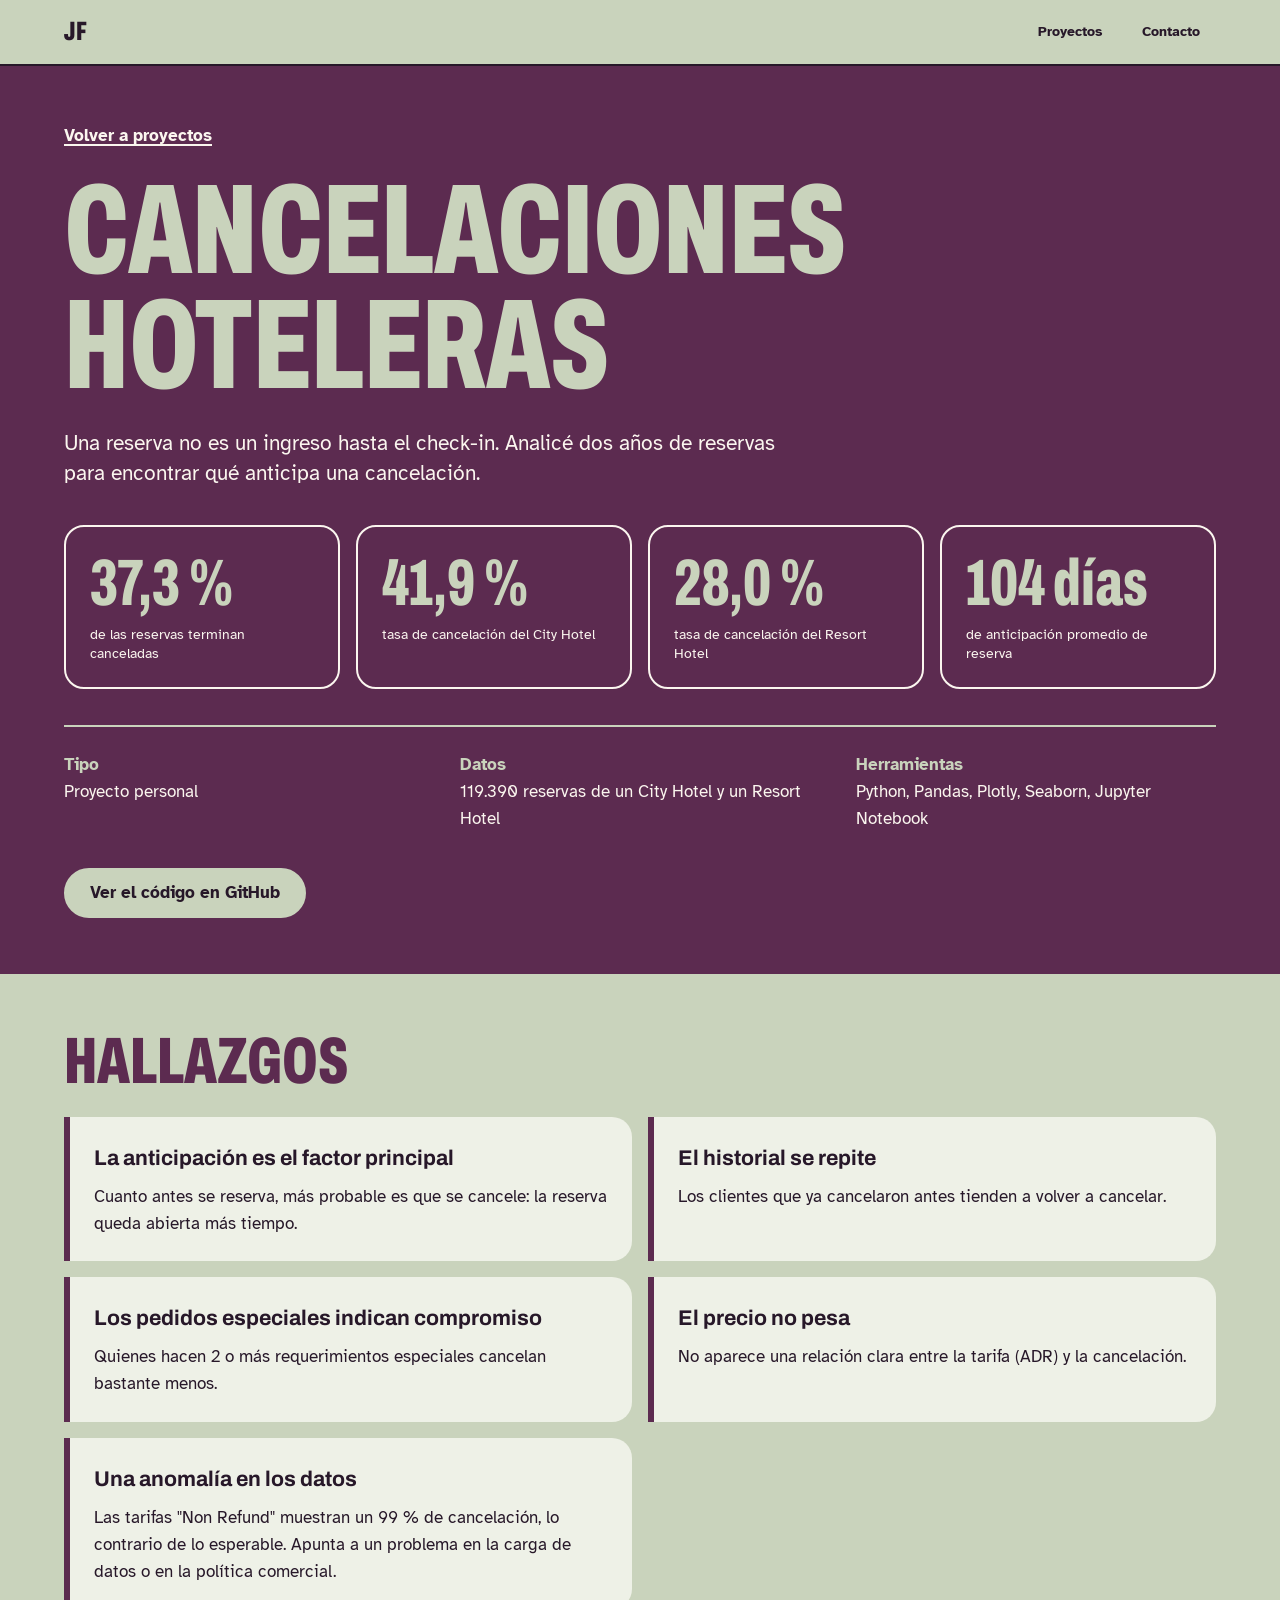
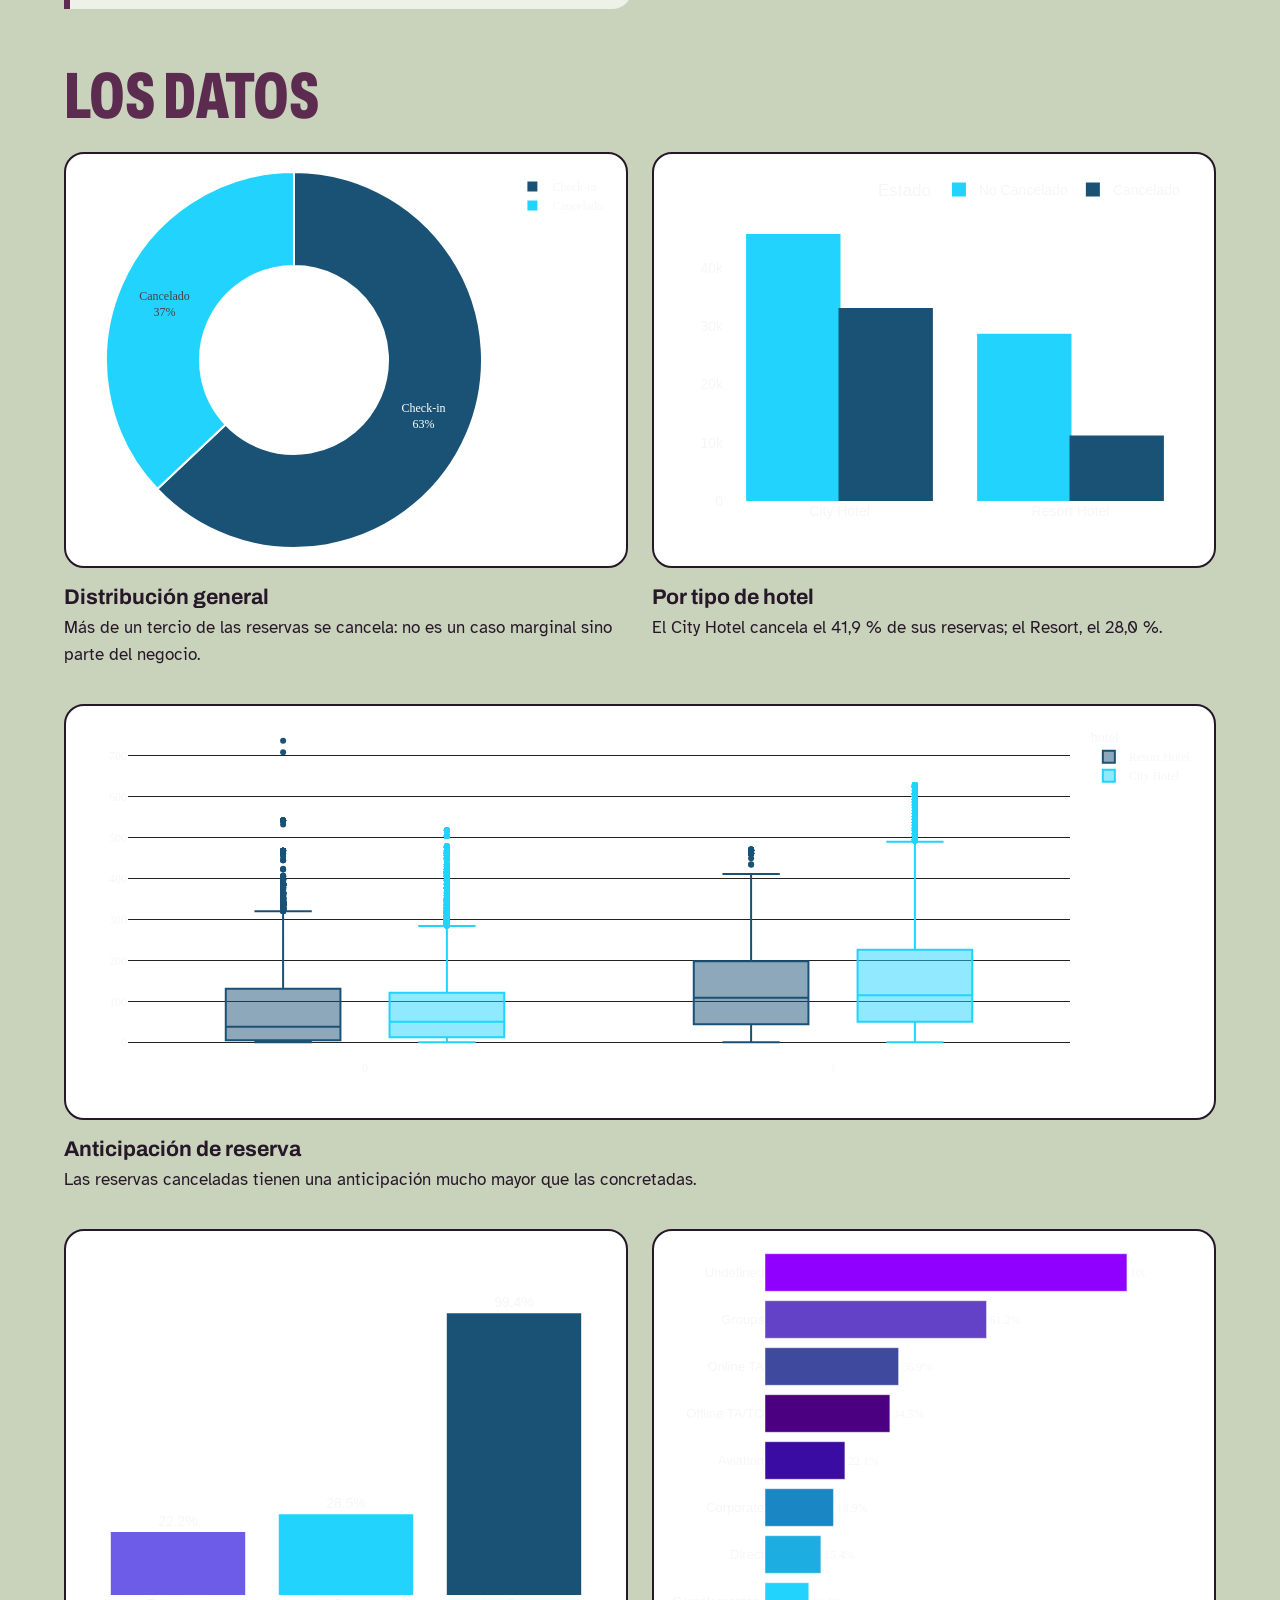
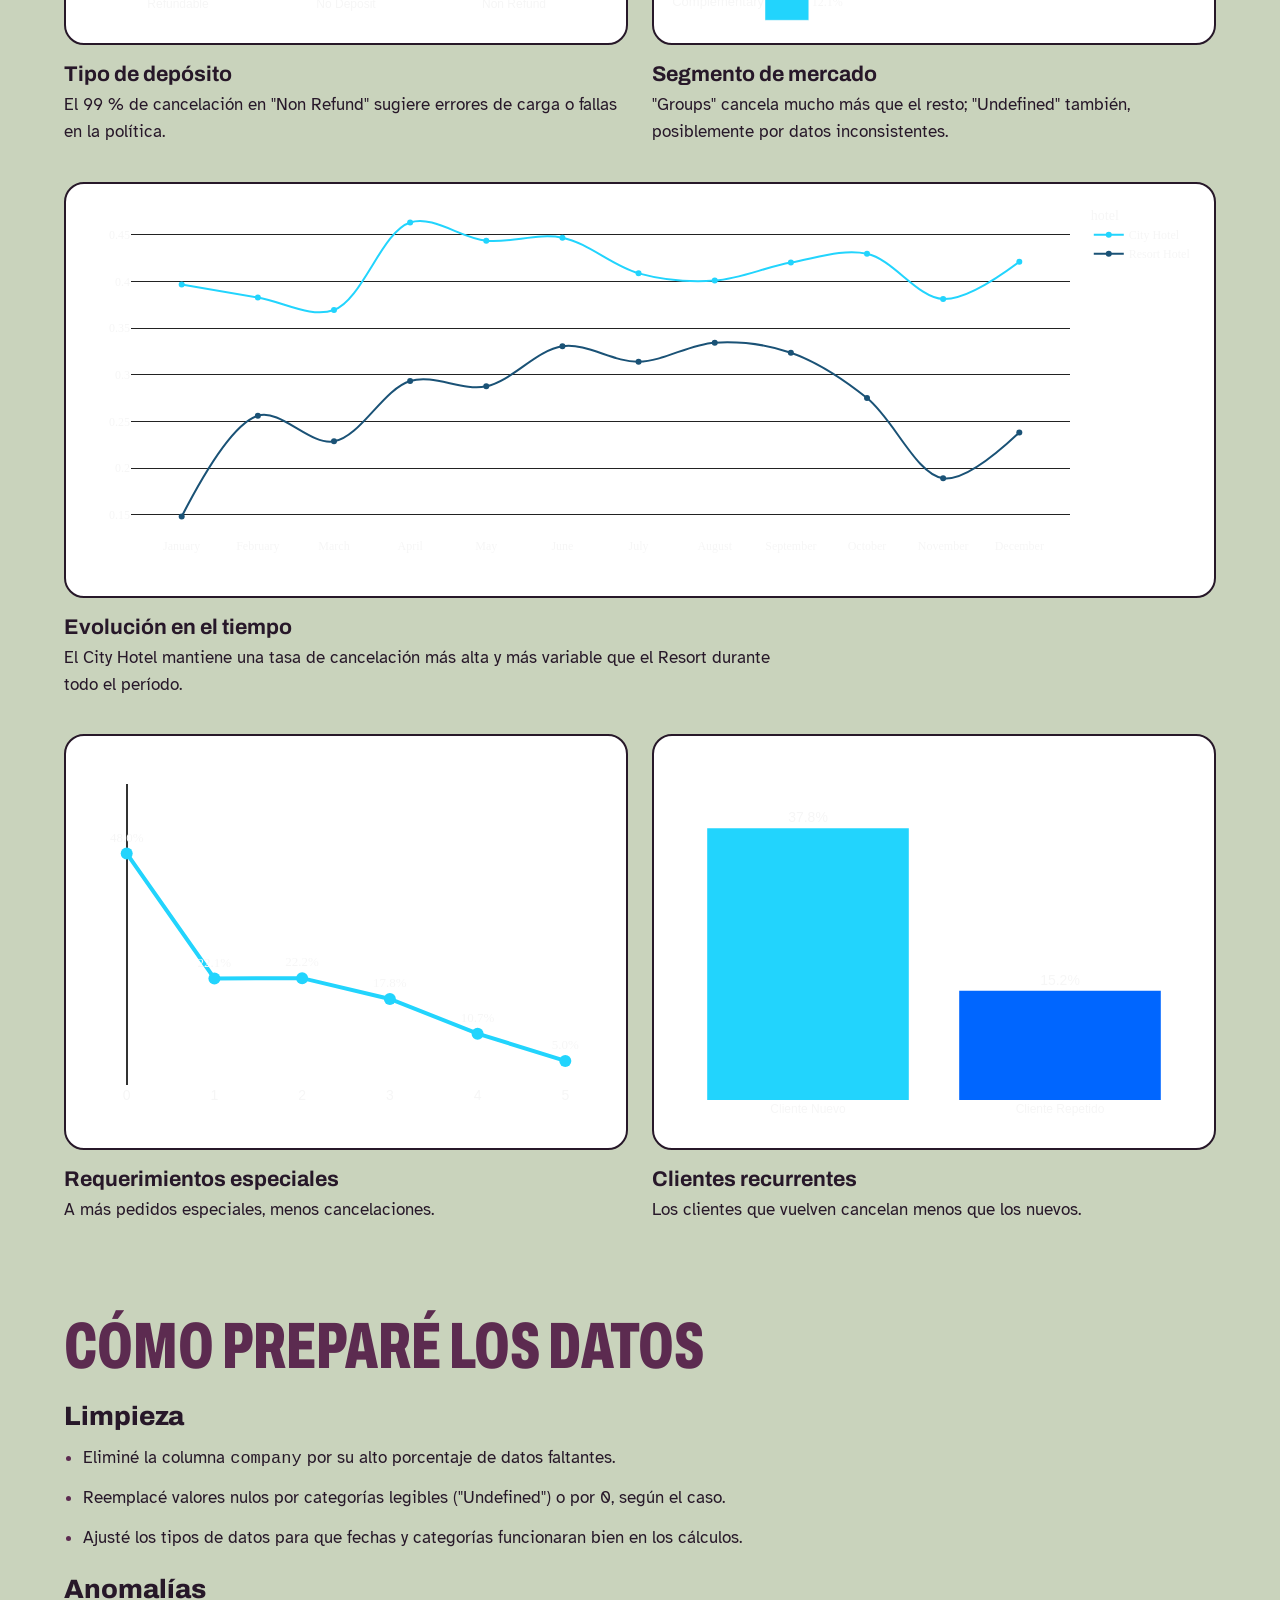
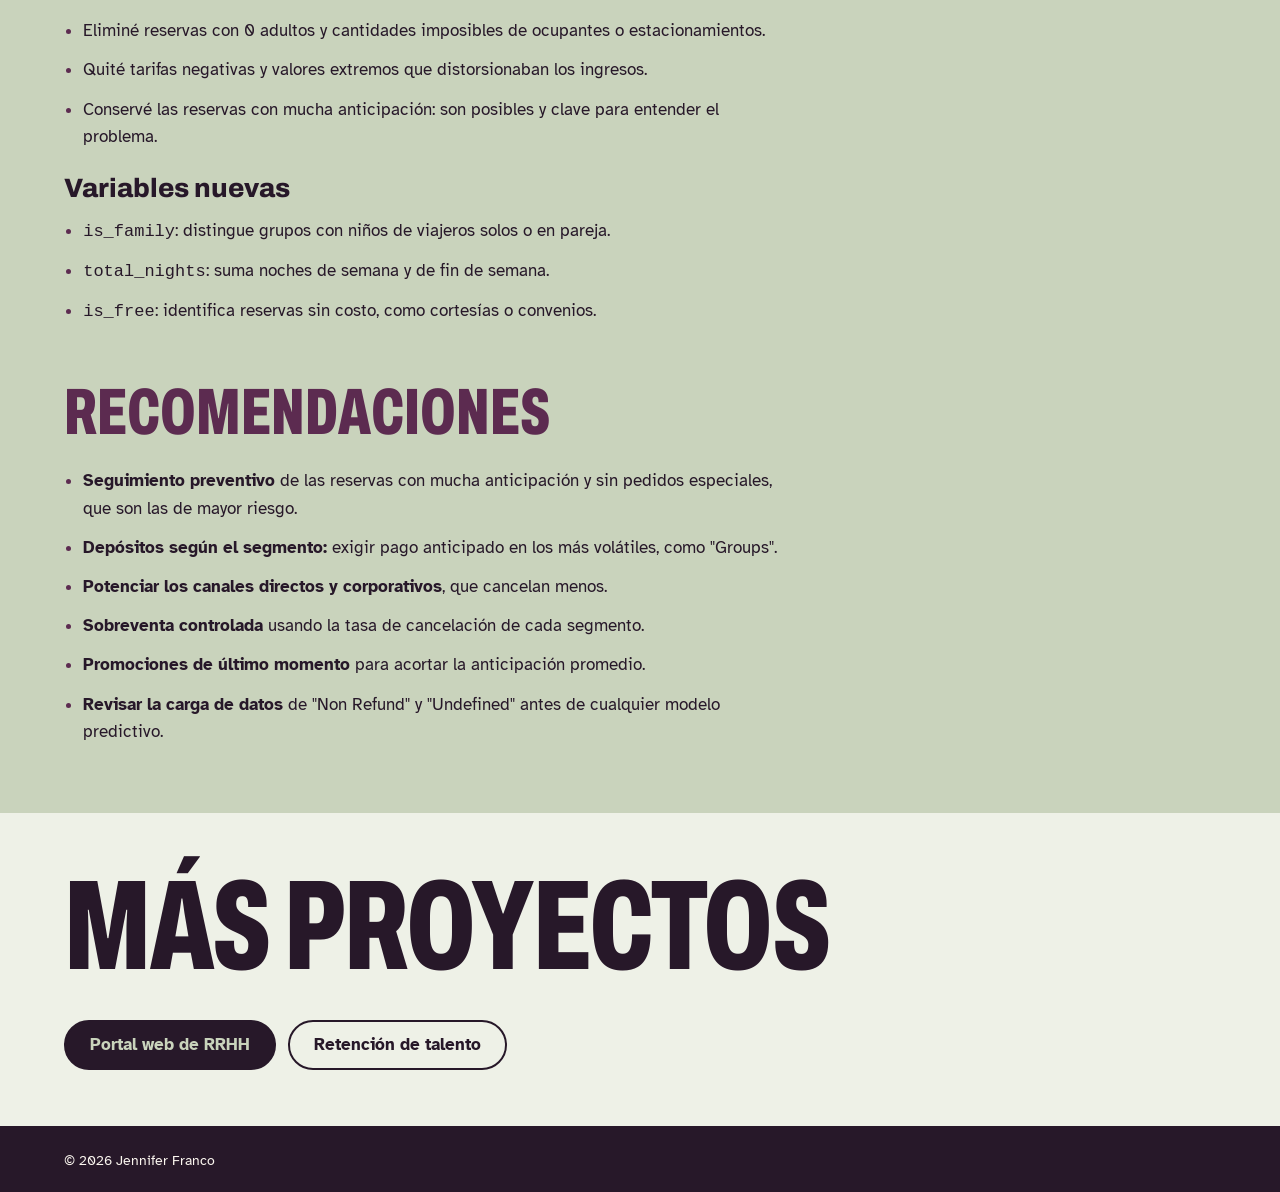
==== commit 228f0d61: "diseño nuevo" ====
--- a/proyecto-hotelero.html
+++ b/proyecto-hotelero.html
@@ -1,358 +1,169 @@
 <!DOCTYPE html>
-<html lang="es-mx">
-
+<html lang="es-AR">
 <head>
-    <meta charset="UTF-8">
-    <meta name="viewport" content="width=device-width, initial-scale=1.0">
-    <title>Detalle Proyecto - Cancelaciones Hoteleras</title>
-    <link rel="stylesheet" href="./style/style.css">
-    <link rel="stylesheet" href="./style/proyecto.css">
+  <meta charset="UTF-8">
+  <meta name="viewport" content="width=device-width, initial-scale=1">
+  <title>Cancelaciones hoteleras | Jennifer Franco</title>
+  <meta name="description" content="Análisis exploratorio de 119.390 reservas hoteleras con Python para identificar los factores de cancelación.">
+  <meta name="theme-color" content="#5C2B50">
+  <link rel="icon" href="data:image/svg+xml,%3Csvg xmlns='http://www.w3.org/2000/svg' viewBox='0 0 64 64'%3E%3Crect width='64' height='64' rx='14' fill='%235C2B50'/%3E%3Ctext x='32' y='44' font-family='Arial' font-weight='800' font-size='30' fill='%23C9D3BC' text-anchor='middle'%3EJF%3C/text%3E%3C/svg%3E">
+  <link rel="preconnect" href="https://fonts.googleapis.com">
+  <link rel="preconnect" href="https://fonts.gstatic.com" crossorigin>
+  <link rel="stylesheet" href="https://fonts.googleapis.com/css2?family=Archivo:wdth,wght@62..125,700..800&family=Atkinson+Hyperlegible:wght@400;700&display=swap">
+  <link rel="stylesheet" href="./style/main.css">
 </head>
 
 <body>
-    <header class="header">
-        <nav class="header__menu">
-            <a class="header__menu__link" href="index.html">Volver al Home</a>
-        </nav>
-    </header>
+  <a class="saltar" href="#contenido">Saltar al contenido</a>
 
-    <main class="proyecto">
-        <h1 class="proyecto__titulo">
-            Optimización de Ingresos mediante el Análisis de Cancelaciones</h1>
-        <!-- <div class="contenedor__dashboard">
-            <p>[Aqui va el dashboard en power bi] </p>
-        </div> -->
+  <header class="encabezado">
+    <div class="contenedor encabezado__fila">
+      <a class="marca" href="./index.html" aria-label="Jennifer Franco, inicio">JF</a>
+      <nav class="nav" aria-label="Principal">
+        <ul>
+          <li><a href="./index.html#proyectos">Proyectos</a></li>
+          <li><a href="./index.html#contacto">Contacto</a></li>
+        </ul>
+      </nav>
+    </div>
+  </header>
 
-        <section class="proyecto__introduccion">
-            <h2 class="proyecto__subtitulo">Contexto de Negocio y Objetivos del Análisis</h2>
-            <p class="proyecto__texto">
-                En la industria hotelera, una reserva no es un ingreso garantizado hasta el check-in. Este proyecto nace
-                de
-                la necesidad de mitigar el impacto financiero que generan las cancelaciones inesperadas, un desafío que
-                afecta directamente la planificación de recursos y la optimización de la ocupación.
-            </p>
-            <p class="proyecto__texto">
-                Para este análisis, procesé un ecosistema de <strong>119,390 registros individuales</strong> que abarcan
-                un horizonte temporal de dos años. Lejos de ser una lista estática, estos datos ofrecen una radiografía
-                del comportamiento del consumidor en dos escenarios contrastantes: el dinamismo corporativo de un
-                <strong>City Hotel</strong> y la estacionalidad recreativa de un <strong>Resort Hotel</strong>.
-            </p>
-            <p class="proyecto__texto">
-                Mi enfoque se centró en decodificar el "compromiso" del huésped. A través de la evaluación de variables
-                críticas como el <strong>Lead Time</strong> (anticipación de reserva), el origen del canal de venta y el
-                historial de comportamiento del cliente, logré identificar patrones de riesgo que permiten al hotel
-                transicionar de una postura reactiva a una estrategia proactiva de gestión de ingresos. </p>
+  <main id="contenido">
+    <section class="caso-hero" aria-labelledby="titulo-caso">
+      <div class="contenedor">
+        <a class="caso-hero__volver" href="./index.html#proyectos">Volver a proyectos</a>
+        <h1 id="titulo-caso" class="caso-hero__titulo">Cancelaciones hoteleras</h1>
+        <p class="bajada">Una reserva no es un ingreso hasta el check-in. Analicé dos años de reservas para encontrar qué anticipa una cancelación.</p>
+
+        <ul class="cifras">
+          <li class="cifra"><span class="cifra__valor">37,3 %</span><span class="cifra__texto">de las reservas terminan canceladas</span></li>
+          <li class="cifra"><span class="cifra__valor">41,9 %</span><span class="cifra__texto">tasa de cancelación del City Hotel</span></li>
+          <li class="cifra"><span class="cifra__valor">28,0 %</span><span class="cifra__texto">tasa de cancelación del Resort Hotel</span></li>
+          <li class="cifra"><span class="cifra__valor">104 días</span><span class="cifra__texto">de anticipación promedio de reserva</span></li>
+        </ul>
+
+        <dl class="ficha">
+          <div><dt>Tipo</dt><dd>Proyecto personal</dd></div>
+          <div><dt>Datos</dt><dd>119.390 reservas de un City Hotel y un Resort Hotel</dd></div>
+          <div><dt>Herramientas</dt><dd>Python, Pandas, Plotly, Seaborn, Jupyter Notebook</dd></div>
+        </dl>
+        <div class="botones caso-hero__acciones">
+          <a class="boton boton--lleno" href="https://github.com/JenniferFranco/hotel-cancellation-analysis" target="_blank" rel="noopener">Ver el código en GitHub<span class="visually-hidden"> (se abre en otra pestaña)</span></a>
+        </div>
+      </div>
+    </section>
+
+    <div class="caso">
+      <div class="contenedor">
+
+        <section class="caso__seccion" aria-labelledby="h-hallazgos">
+          <h2 id="h-hallazgos">Hallazgos</h2>
+          <ul class="hallazgos">
+            <li><strong>La anticipación es el factor principal</strong>Cuanto antes se reserva, más probable es que se cancele: la reserva queda abierta más tiempo.</li>
+            <li><strong>El historial se repite</strong>Los clientes que ya cancelaron antes tienden a volver a cancelar.</li>
+            <li><strong>Los pedidos especiales indican compromiso</strong>Quienes hacen 2 o más requerimientos especiales cancelan bastante menos.</li>
+            <li><strong>El precio no pesa</strong>No aparece una relación clara entre la tarifa (ADR) y la cancelación.</li>
+            <li><strong>Una anomalía en los datos</strong>Las tarifas "Non Refund" muestran un 99 % de cancelación, lo contrario de lo esperable. Apunta a un problema en la carga de datos o en la política comercial.</li>
+          </ul>
         </section>
 
-        <section class="proyecto__metricas">
-            <h2 class="proyecto__subtitulo">Principales Métricas</h2>
-            <div class="kpi-container">
-                <div class="kpi-card">
-                    <h3 class="kpi-card__titulo">Tasa General</h3>
-                    <span class="kpi-card__valor">37.3%</span>
-                    <p class="kpi-card__descripcion">Impacto global del problema</p>
-                </div>
-                <div class="kpi-card">
-                    <h3 class="kpi-card__titulo">City Hotel</h3>
-                    <span class="kpi-card__valor">41.9%</span>
-                    <p class="kpi-card__descripcion">Mayor volatilidad operativa</p>
-                </div>
-                <div class="kpi-card">
-                    <h3 class="kpi-card__titulo">Resort Hotel</h3>
-                    <span class="kpi-card__valor">28.0%</span>
-                    <p class="kpi-card__descripcion">Mayor estabilidad</p>
-                </div>
-                <div class="kpi-card">
-                    <h3 class="kpi-card__titulo">Lead Time Promedio</h3>
-                    <span class="kpi-card__valor">104 días</span>
-                    <p class="kpi-card__descripcion">Anticipación media de reserva</p>
-                </div>
-            </div>
+        <section class="caso__seccion" aria-labelledby="h-graficos">
+          <h2 id="h-graficos">Los datos</h2>
+          <div class="figuras">
+            <figure class="figura">
+              <div class="figura__grafico"><iframe src="./assets/graficos_hotel/donas_cancelacion_total.html" title="Gráfico interactivo: distribución general de cancelaciones" loading="lazy"></iframe></div>
+              <figcaption><strong>Distribución general</strong>Más de un tercio de las reservas se cancela: no es un caso marginal sino parte del negocio.</figcaption>
+            </figure>
+            <figure class="figura">
+              <div class="figura__grafico"><iframe src="./assets/graficos_hotel/cancelaciones_por_tipo_hotel.html" title="Gráfico interactivo: estado de reserva según tipo de hotel" loading="lazy"></iframe></div>
+              <figcaption><strong>Por tipo de hotel</strong>El City Hotel cancela el 41,9 % de sus reservas; el Resort, el 28,0 %.</figcaption>
+            </figure>
+          </div>
+
+          <figure class="figura">
+            <div class="figura__grafico"><iframe src="./assets/graficos_hotel/lead_time.html" title="Gráfico interactivo: anticipación de reserva según estado" loading="lazy"></iframe></div>
+            <figcaption><strong>Anticipación de reserva</strong>Las reservas canceladas tienen una anticipación mucho mayor que las concretadas.</figcaption>
+          </figure>
+
+          <div class="figuras">
+            <figure class="figura">
+              <div class="figura__grafico"><iframe src="./assets/graficos_hotel/tipo_de_Deposito.html" title="Gráfico interactivo: tasa de cancelación según tipo de depósito" loading="lazy"></iframe></div>
+              <figcaption><strong>Tipo de depósito</strong>El 99 % de cancelación en "Non Refund" sugiere errores de carga o fallas en la política.</figcaption>
+            </figure>
+            <figure class="figura">
+              <div class="figura__grafico"><iframe src="./assets/graficos_hotel/segmento_de_mercado.html" title="Gráfico interactivo: tasa de cancelación por segmento de mercado" loading="lazy"></iframe></div>
+              <figcaption><strong>Segmento de mercado</strong>"Groups" cancela mucho más que el resto; "Undefined" también, posiblemente por datos inconsistentes.</figcaption>
+            </figure>
+          </div>
+
+          <figure class="figura">
+            <div class="figura__grafico"><iframe src="./assets/graficos_hotel/estacionalidad.html" title="Gráfico interactivo: evolución mensual de la tasa de cancelación" loading="lazy"></iframe></div>
+            <figcaption><strong>Evolución en el tiempo</strong>El City Hotel mantiene una tasa de cancelación más alta y más variable que el Resort durante todo el período.</figcaption>
+          </figure>
+
+          <div class="figuras">
+            <figure class="figura">
+              <div class="figura__grafico"><iframe src="./assets/graficos_hotel/requerimientos_extras.html" title="Gráfico interactivo: cancelación según requerimientos especiales" loading="lazy"></iframe></div>
+              <figcaption><strong>Requerimientos especiales</strong>A más pedidos especiales, menos cancelaciones.</figcaption>
+            </figure>
+            <figure class="figura">
+              <div class="figura__grafico"><iframe src="./assets/graficos_hotel/tipo_cliente.html" title="Gráfico interactivo: cancelación de clientes nuevos y recurrentes" loading="lazy"></iframe></div>
+              <figcaption><strong>Clientes recurrentes</strong>Los clientes que vuelven cancelan menos que los nuevos.</figcaption>
+            </figure>
+          </div>
         </section>
 
-        <section class="proyecto__insights">
-            <h2 class="proyecto__subtitulo">Insights Claves</h2>
-            <div class="insight-group">
-                <div class="insight-group__item insight-group__item--primary">
-                    <p><strong>El lead time como principal driver:</strong> A mayor anticipación en la reserva, mayor es
-                        la probabilidad de cancelación, consolidándose como el factor más determinante en el
-                        comportamiento del cliente.</p>
-                </div>
-                <div class="insight-group__item insight-group__item--secondary">
-                    <p><strong>Historial del Cliente:</strong> Los clientes con cancelaciones previas presentan una
-                        mayor probabilidad de cancelar nuevamente, evidenciando patrones de comportamiento repetitivos.
-                    </p>
-                </div>
-                <div class="insight-group__item insight-group__item--dark">
-                    <p><strong>Inconsistencia en políticas de depósito:</strong> Las reservas "Non Refund" presentan un
-                        comportamiento atípico con altas tasas de cancelación, lo que sugiere posibles inconsistencias
-                        en los datos o en la implementación de estas políticas.</p>
-                </div>
-                <div class="insight-group__item insight-group__item--primary">
-                    <p><strong>Indicadores de compromiso:</strong> A mayor cantidad de requerimientos especiales, menor
-                        es la probabilidad de cancelación, lo que sugiere que los clientes que personalizan su estadía
-                        presentan un mayor nivel de compromiso con la reserva.</p>
-                </div>
-                <div class="insight-group__item insight-group__item--secondary">
-                    <p><strong>Impacto del precio (ADR):</strong> No se observa una relación significativa entre el
-                        precio de la reserva y la probabilidad de cancelación, lo que indica que el costo no es un
-                        factor determinante en la decisión del cliente.</p>
-                </div>
-            </div>
+        <section class="caso__seccion" aria-labelledby="h-metodo">
+          <h2 id="h-metodo">Cómo preparé los datos</h2>
+          <h3>Limpieza</h3>
+          <ul class="lista">
+            <li>Eliminé la columna <code>company</code> por su alto porcentaje de datos faltantes.</li>
+            <li>Reemplacé valores nulos por categorías legibles ("Undefined") o por 0, según el caso.</li>
+            <li>Ajusté los tipos de datos para que fechas y categorías funcionaran bien en los cálculos.</li>
+          </ul>
+          <h3>Anomalías</h3>
+          <ul class="lista">
+            <li>Eliminé reservas con 0 adultos y cantidades imposibles de ocupantes o estacionamientos.</li>
+            <li>Quité tarifas negativas y valores extremos que distorsionaban los ingresos.</li>
+            <li>Conservé las reservas con mucha anticipación: son posibles y clave para entender el problema.</li>
+          </ul>
+          <h3>Variables nuevas</h3>
+          <ul class="lista">
+            <li><code>is_family</code>: distingue grupos con niños de viajeros solos o en pareja.</li>
+            <li><code>total_nights</code>: suma noches de semana y de fin de semana.</li>
+            <li><code>is_free</code>: identifica reservas sin costo, como cortesías o convenios.</li>
+          </ul>
         </section>
 
-        <section class="proyecto__metodologia">
-            <h2 class="proyecto__subtitulo">Metodología y Refinamiento Técnico</h2>
-            <p class="proyecto__texto">
-                La integridad de este análisis descansa sobre un proceso riguroso de <strong>Data Sanitization</strong>.
-                No me limité a trabajar con los datos tal como venían; realicé una limpieza profunda para eliminar
-                ruidos y asegurar que cada visualización reflejara la realidad operativa del hotel. </p>
-            <h3 class="proyecto__item-titulo">1. Limpieza Estructural y Calidad de Datos</h3>
-            <ul class="proyecto__lista">
-                <li class="proyecto__lista-item"><strong>Optimización de Columnas:</strong> Eliminé la variable
-                    <code>company</code> debido a su
-                    altísimo
-                    porcentaje de datos ausentes, lo que permitía una estructura más limpia sin pérdida de información
-                    crítica.
-                </li>
-                <li class="proyecto__lista-item"><strong>Gestión de Nulos e Imputación:</strong> Para asegurar la
-                    continuidad del análisis,
-                    transformé
-                    los valores nulos en categorías legibles como <em>"Undefined"</em> o valores numéricos neutros (0),
-                    evitando errores en los cálculos de promedios.</li>
-                <li class="proyecto__lista-item"><strong>Tipado de Datos:</strong> Ajusté los tipos de datos (Castings)
-                    para optimizar el consumo de
-                    memoria y garantizar que las fechas y categorías funcionaran correctamente en las funciones de
-                    agregación.</li>
-            </ul>
-            <h3 class="proyecto__item-titulo">2. Depuración de Anomalías e Inconsistencias</h3>
-            <p class="proyecto__texto">
-                Apliqué filtros lógicos para eliminar registros que no representaban transacciones reales o contenían
-                errores de carga:
-            </p>
-            <ul class="proyecto__lista">
-                <li class="proyecto__lista-item"><strong>Filtros de Ocupación:</strong> Eliminé reservas con 0 adultos
-                    (inconsistencia operativa) y
-                    casos
-                    con un número inverosímil de ocupantes o espacios de estacionamiento.</li>
-                <li class="proyecto__lista-item"><strong>Saneamiento de Precios (ADR):</strong> Removí valores negativos
-                    y precios atípicos
-                    extremadamente altos que habrían sesgado cualquier métrica de ingresos.</li>
-                <li class="proyecto__lista-item"><strong>Criterio de Lead Time:</strong> A diferencia de otras
-                    variables, decidí <strong>conservar las reservas con alta anticipación</strong>. Aunque parezcan
-                    extremas, son casos lógicamente posibles y fundamentales para entender la volatilidad a largo plazo.
-                </li>
-            </ul>
-            <h3 class="proyecto__item-titulo">3. Enriquecimiento del Dataset (Feature Engineering)</h3>
-            <p class="proyecto__texto">
-                Para profundizar en el comportamiento del huésped, generé nuevas métricas que no existían en el dataset
-                original:
-            </p>
-            <ul class="proyecto__lista">
-                <li class="proyecto__lista-item"><strong>is_family:</strong> Segmentación binaria para diferenciar el
-                    comportamiento de grupos con niños frente a viajeros individuales o parejas.</li>
-                <li class="proyecto__lista-item"><strong>total_nights:</strong> Consolidación de estancias en días de
-                    semana y fines de semana para obtener el volumen real de pernoctación.</li>
-                <li class="proyecto__lista-item"><strong>is_free:</strong> Identificación de reservas con costo cero,
-                    permitiendo analizar el impacto de cortesías o convenios especiales en la tasa de cancelación.</li>
-            </ul>
+        <section class="caso__seccion" aria-labelledby="h-recomendaciones">
+          <h2 id="h-recomendaciones">Recomendaciones</h2>
+          <ul class="lista">
+            <li><strong>Seguimiento preventivo</strong> de las reservas con mucha anticipación y sin pedidos especiales, que son las de mayor riesgo.</li>
+            <li><strong>Depósitos según el segmento:</strong> exigir pago anticipado en los más volátiles, como "Groups".</li>
+            <li><strong>Potenciar los canales directos y corporativos</strong>, que cancelan menos.</li>
+            <li><strong>Sobreventa controlada</strong> usando la tasa de cancelación de cada segmento.</li>
+            <li><strong>Promociones de último momento</strong> para acortar la anticipación promedio.</li>
+            <li><strong>Revisar la carga de datos</strong> de "Non Refund" y "Undefined" antes de cualquier modelo predictivo.</li>
+          </ul>
         </section>
+      </div>
+    </div>
 
-        <section class="visualizaciones__proyecto">
-            <h2 class="proyecto__subtitulo">Visualización de Hallazgos Críticos</h2>
-            <p class="proyecto__texto">A continuación, se presentan las métricas y tendencias más relevantes extraídas
-                del conjunto de datos. Este análisis visual permite identificar los patrones de comportamiento que
-                impactan directamente en la tasa de cancelación y la eficiencia operativa.</p>
+    <section class="cierre" aria-labelledby="h-cierre">
+      <div class="contenedor">
+        <h2 id="h-cierre" class="titulo-seccion">Más proyectos</h2>
+        <div class="botones">
+          <a class="boton boton--lleno" href="./proyecto-portal-rrhh.html">Portal web de RRHH</a>
+          <a class="boton boton--borde" href="./proyecto-rrhh.html">Retención de talento</a>
+        </div>
+      </div>
+    </section>
+  </main>
 
-            <h3 class="seccion-header"> Contexto General</h3>
-            <div class="graficos-grid">
-                <div class="grafico-item">
-                    <p class="grafico-titulo">Distribución General de Cancelaciones</p>
-                    <div class="proyecto__grafico-contenedor">
-                        <iframe src="./assets/graficos_hotel/donas_cancelacion_total.html" width="100%" height="100%"
-                            frameborder="0"></iframe>
-                    </div>
-                    <p class="proyecto__interpretacion">Una proporción significativa de las reservas termina
-                        cancelándose.
-                        Esto confirma que la cancelación no es un fenómeno marginal sino un comportamiento frecuente
-                        dentro
-                        del negocio hotelero.</p>
-                </div>
-                <div class="grafico-item">
-                    <p class="grafico-titulo">Estado de Reserva según Tipo de Hotel</p>
-                    <div class="proyecto__grafico-contenedor">
-                        <iframe src="./assets/graficos_hotel/cancelaciones_por_tipo_hotel.html" width="100%" height="100%"
-                            frameborder="0"></iframe>
-                    </div>
-                    <p class="proyecto__interpretacion">El comportamiento de cancelación no es uniforme. Mientras que el
-                        City Hotel enfrenta una tasa de cancelación crítica del 41.92%, el Resort Hotel mantiene una
-                        operación más estable con un 27.99%.</p>
-                </div>
-            </div>
-
-            <h3 class="seccion-header"> Factores Claves</h3>
-            <p class="grafico-titulo">El Umbral de Anticipación (Lead Time)</p>
-            <div class="proyecto__grafico-contenedor">
-                <iframe src="./assets/graficos_hotel/lead_time.html" width="100%" height="100%" frameborder="0"></iframe>
-            </div>
-            <p class="proyecto__interpretacion">
-                Las reservas canceladas
-                presentan una anticipación mucho mayor, lo que sugiere que cuanto más tiempo permanece una reserva
-                "abierta", más oportunidades tiene el cliente de desistir.
-            </p>
-            <div class="graficos-grid">
-                <div class="grafico-item">
-                    <p class="grafico-titulo">Impacto de la Política de Depósitos en la Tasa de Cancelación</p>
-                    <div class="proyecto__grafico-contenedor">
-                        <iframe src="./assets/graficos_hotel/tipo_de_Deposito.html" width="100%" height="100%"
-                            frameborder="0"></iframe>
-                    </div>
-                    <p class="proyecto__interpretacion">
-                        El segmento "Non Refund" presenta una tasa de cancelación del 99%, comportamiento inverso al
-                        esperado en la industria. Este hallazgo sugiere inconsistencias en la captura de datos o fallas
-                        severas en la política comercial.
-                    </p>
-                </div>
-
-                <div class="grafico-item">
-                    <p class="grafico-titulo">Riesgo de Cancelación por Segmento de Mercado</p>
-                    <div class="proyecto__grafico-contenedor">
-                        <iframe src="./assets/graficos_hotel/segmento_de_mercado.html" width="100%" height="100%"
-                            frameborder="0"></iframe>
-                    </div>
-                    <p class="proyecto__interpretacion">
-                        El segmento "Undefined" registra una tasa de cancelación extremadamente alta (posibles
-                        inconsistencias). El segmento "Groups" también muestra una alta propensión a cancelar, superando
-                        ampliamente al resto, lo que podría estar asociado a la naturaleza de las reservas grupales, que
-                        suelen ser más volátiles y sujetas a cambios.
-                    </p>
-                </div>
-            </div>
-            <p class="grafico-titulo">Evolución Temporal de la Tasa de Cancelación</p>
-            <div class="proyecto__grafico-contenedor">
-                <iframe src="./assets/graficos_hotel/estacionalidad.html" width="100%" height="100%" frameborder="0"></iframe>
-            </div>
-            <p class="proyecto__interpretacion">
-                Al contrastar ambos hoteles, el City Hotel opera bajo una presión constante de cancelaciones, con una
-                base estructuralmente más alta y volátil que la del Resort Hotel.
-            </p>
-
-            <h3 class="seccion-header">Comportamiento del Cliente</h3>
-            <div class="graficos-grid">
-                <div class="grafico-item">
-                    <p class="grafico-titulo">Requerimientos Extras</p>
-                    <div class="proyecto__grafico-contenedor">
-                        <iframe src="./assets/graficos_hotel/requerimientos_extras.html" width="100%" height="100%"
-                            frameborder="0"></iframe>
-                    </div>
-                    <p class="proyecto__interpretacion">
-                        Existe una relación inversamente proporcional entre la personalización y la cancelación. Los
-                        huéspedes con 2 o más requerimientos especiales presentan una tasa de deserción notablemente más
-                        baja, consolidándose como el segmento de mayor compromiso y menor riesgo operativo para el
-                        hotel.
-                    </p>
-                </div>
-                <div class="grafico-item">
-                    <p class="grafico-titulo">Fidelización en la Tasa de Cancelación</p>
-                    <div class="proyecto__grafico-contenedor">
-                        <iframe src="./assets/graficos_hotel/tipo_cliente.html" width="100%" height="100%"
-                            frameborder="0"></iframe>
-                    </div>
-                    <p class="proyecto__interpretacion">
-                        Los clientes recurrentes presentan un comportamiento más estable en comparación con los clientes
-                        nuevos. Esto sugiere que la fidelización no solo tiene impacto en ingresos recurrentes, sino
-                        también en la reducción del riesgo de cancelación.</p>
-                </div>
-        </section>
-
-        <section class="proyecto__conclusion">
-            <h2 class="proyecto__subtitulo">Conclusión </h2>
-            <p class="proyecto__texto">
-                El análisis integral de las reservas demuestra que la cancelación no es un evento aleatorio, sino un
-                fenómeno con patrones predecibles y gestionables. Hemos identificado que la probabilidad de cancelación
-                está fuertemente traccionada por el tipo de depósito, el segmento de mercado y, críticamente, por el
-                lead time.</p>
-
-            <p class="proyecto__texto">
-                Un hallazgo clave es la relación entre la personalización y el compromiso: mientras que un alto tiempo
-                de anticipación eleva el riesgo, la presencia de requerimientos especiales o la reserva de
-                estacionamiento actúan como indicadores de una intención de viaje firme. Por el contrario, variables
-                demográficas como el tipo de grupo (familia vs. no familia) mostraron una influencia limitada en este
-                dataset.</p>
-
-            <p class="proyecto__texto">Finalmente, las inconsistencias detectadas en segmentos como "Undefined" y el
-                comportamiento atípico en tarifas "Non Refund" señalan áreas de mejora en la gobernanza de datos,
-                esenciales para refinar futuros modelos predictivos y evitar sesgos en la toma de decisiones. </p>
-
-            <h2 class="proyecto__subtitulo">Recomendaciones Estratégicas</h2>
-            <p class="proyecto__texto">Para transformar estos insights en impacto operativo, se proponen las siguientes
-                líneas de acción:</p>
-
-
-            <p class="proyecto__texto"><strong>1. Gestión Proactiva del Riesgo de Cancelación </strong></p>
-            <ul class="proyecto__lista">
-                <li class="proyecto__lista-item">Segmentación por Compromiso: Priorizar el seguimiento y contacto
-                    preventivo sobre aquellas reservas que
-                    combinan un alto lead time con cero requerimientos especiales, ya que representan el mayor riesgo de
-                    ocupación fantasma.</li>
-
-                <li class="proyecto__lista-item">
-                    Políticas de Depósito Dinámicas: Reforzar la exigencia de pagos anticipados o depósitos no
-                    reembolsables
-                    en los segmentos de mayor volatilidad, como el de "Groups", para estabilizar el flujo de caja.</li>
-
-                <p class="proyecto__texto"><strong>2. Optimización Comercial y Revenue Management</strong></p>
-                <ul class="proyecto__lista">
-                    <li class="proyecto__lista-item"> Blindaje de Canales Estables: Potenciar los canales corporativos y
-                        directos mediante beneficios
-                        exclusivos, dada su baja tasa de cancelación comparada con otros intermediarios. </li>
-
-                    <li class="proyecto__lista-item"> Overbooking Inteligente: Utilizar la probabilidad de cancelación
-                        detectada por segmento para implementar
-                        estrategias de sobreventa controlada, minimizando el costo de oportunidad de las habitaciones
-                        vacías. </li>
-
-                    <p class="proyecto__texto"><strong>3. Fidelización y Perfil de Cliente</strong></p>
-
-                    <ul class="proyecto__lista">
-                        <li class="proyecto__lista-item">Listas de Gestión Diferencial: Identificar de forma
-                            automatizada a clientes con historial de
-                            cancelaciones previas para aplicar condiciones de reserva más estrictas o requerir garantías
-                            adicionales. </li>
-
-                        <li class="proyecto__lista-item">Incentivos a la Reserva Cercana: Diseñar promociones de "último
-                            minuto" para reducir el promedio de lead
-                            time general, acortando la ventana de incertidumbre operativa. </li>
-
-                    </ul>
-        </section>
-
-        <section class="stack-proyecto">
-            <h2 class="proyecto__subtitulo">
-                Tecnologías Utilizadas
-            </h2>
-
-            <ul class="proyecto__texto">
-                <li>Python</li>
-                <li>Pandas</li>
-                <li>Matplotlib / Seaborn</li>
-                <li>Jupyter Notebook</li>
-                <li>Exploratory Data Analysis (EDA)</li>
-                <li>Feature Engineering</li>
-            </ul>
-
-        </section>
-
-        <div class="proyecto__enlaces">
-            <a class="proyecto__enlaces-link" href="https://github.com/JenniferFranco/hotel-cancellation-analysis/tree/main" target="_blank"> Ver Código
-                Completo en GitHub </a>
-        </div>
-
-    </main>
-
-    <footer class="footer">
-        <p>© 2026 Jennifer Franco </p>
-    </footer>
+  <footer class="pie">
+    <div class="contenedor">
+      <p>© 2026 Jennifer Franco</p>
+    </div>
+  </footer>
 </body>
-
-</html>+</html>
--- a/style/main.css
+++ b/style/main.css
@@ -0,0 +1,642 @@
+/* ==========================================================
+   Portfolio Jennifer Franco — hoja de estilos única
+   1. Tokens  2. Base  3. Layout  4. Componentes  5. Páginas de caso
+   ========================================================== */
+
+/* 1. Tokens ------------------------------------------------ */
+:root {
+  /* Color: verde salvia y ciruela */
+  --fondo: #C9D3BC;
+  --fondo-claro: #EEF1E7;
+  --acento: #5C2B50;
+  --acento-profundo: #4A2241;
+  --tinta: #271829;
+  --crema: #FBF6EF;
+  --blanco: #FFFFFF;
+
+  /* Tipografía: escala modular 1,25 (tercera mayor) */
+  --font-display: "Archivo", "Arial Narrow", "Helvetica Neue", Arial, sans-serif;
+  --font-texto: "Atkinson Hyperlegible", "Segoe UI", Roboto, Arial, sans-serif;
+  --paso--1: 0.85rem;
+  --paso-0: 1.0625rem;
+  --paso-1: 1.33rem;
+  --paso-2: 1.66rem;
+  --paso-3: clamp(1.8rem, 1.4rem + 1.6vw, 2.6rem);
+  --paso-4: clamp(2.4rem, 1.6rem + 3.5vw, 4.1rem);
+  --paso-5: clamp(3.4rem, 1.8rem + 8vw, 8rem);
+  --paso-gigante: clamp(4.2rem, 1rem + 17vw, 15.5rem);
+
+  /* Espaciado (misma escala) */
+  --esp-1: 0.5rem;
+  --esp-2: 0.75rem;
+  --esp-3: 1rem;
+  --esp-4: 1.5rem;
+  --esp-5: 2.25rem;
+  --esp-6: 3.5rem;
+  --esp-7: 5.5rem;
+
+  --ancho: 72rem;
+  --medida: 66ch;
+  --radio-pildora: 999px;
+  --radio-marco: 1.25rem;
+}
+
+/* 2. Base -------------------------------------------------- */
+*, *::before, *::after { box-sizing: border-box; }
+
+html {
+  -webkit-text-size-adjust: 100%;
+  scroll-behavior: smooth;
+  scroll-padding-top: 5rem;
+}
+
+body {
+  overflow-x: clip;
+  margin: 0;
+  font-family: var(--font-texto);
+  font-size: var(--paso-0);
+  line-height: 1.6;
+  color: var(--tinta);
+  background: var(--fondo);
+}
+
+img, svg, iframe { display: block; max-width: 100%; }
+img { height: auto; }
+
+h1, h2, h3 { margin: 0; line-height: 1.05; }
+p { margin: 0 0 var(--esp-3); max-width: var(--medida); }
+ul, ol { margin: 0; padding: 0; }
+
+a { color: inherit; text-underline-offset: 0.2em; text-decoration-thickness: 2px; }
+
+:focus-visible {
+  outline: 3px solid var(--tinta);
+  outline-offset: 3px;
+  border-radius: 4px;
+}
+.banda--acento :focus-visible,
+.caso-hero :focus-visible { outline-color: var(--fondo); }
+
+.visually-hidden {
+  position: absolute !important;
+  width: 1px; height: 1px;
+  overflow: hidden;
+  clip: rect(0 0 0 0);
+  white-space: nowrap;
+}
+
+.saltar {
+  position: absolute;
+  left: var(--esp-3);
+  top: -4rem;
+  z-index: 100;
+  padding: var(--esp-2) var(--esp-4);
+  background: var(--tinta);
+  color: var(--crema);
+  border-radius: var(--radio-pildora);
+  font-weight: 700;
+}
+.saltar:focus { top: var(--esp-3); }
+
+@media (prefers-reduced-motion: reduce) {
+  html { scroll-behavior: auto; }
+  *, *::before, *::after { transition: none !important; animation: none !important; }
+}
+
+/* 3. Layout ------------------------------------------------ */
+.contenedor {
+  width: min(100% - 2.5rem, var(--ancho));
+  margin-inline: auto;
+}
+
+.banda { padding-block: var(--esp-7); }
+.banda--fondo { background: var(--fondo); color: var(--tinta); }
+.banda--clara { background: var(--fondo-claro); color: var(--tinta); }
+.banda--acento { background: var(--acento); color: var(--crema); }
+
+.titulo-seccion {
+  font-family: var(--font-display);
+  font-stretch: 62.5%;
+  font-weight: 800;
+  font-size: var(--paso-5);
+  line-height: 0.9;
+  text-transform: uppercase;
+  letter-spacing: -0.01em;
+  margin-bottom: var(--esp-5);
+}
+.banda--acento .titulo-seccion { color: var(--fondo); }
+
+.bajada {
+  font-size: var(--paso-1);
+  line-height: 1.45;
+  max-width: 40ch;
+}
+
+/* Encabezado y navegación */
+.encabezado {
+  position: sticky;
+  top: 0;
+  z-index: 50;
+  background: var(--fondo);
+  border-bottom: 2px solid var(--tinta);
+}
+.encabezado__fila {
+  display: flex;
+  align-items: center;
+  justify-content: space-between;
+  gap: var(--esp-4);
+  min-height: 4rem;
+}
+.marca {
+  font-family: var(--font-display);
+  font-stretch: 62.5%;
+  font-weight: 800;
+  font-size: var(--paso-2);
+  text-decoration: none;
+  letter-spacing: 0.02em;
+}
+.nav ul {
+  list-style: none;
+  display: flex;
+  gap: var(--esp-1);
+  overflow-x: auto;
+  scrollbar-width: none;
+}
+.nav a {
+  display: inline-block;
+  padding: var(--esp-1) var(--esp-3);
+  font-weight: 700;
+  font-size: var(--paso--1);
+  text-decoration: none;
+  white-space: nowrap;
+  border-radius: var(--radio-pildora);
+}
+.nav a:hover { background: var(--tinta); color: var(--fondo); }
+.nav a[aria-current="page"] { background: var(--tinta); color: var(--fondo); }
+
+@media (max-width: 40rem) {
+  .encabezado__fila { flex-direction: column; align-items: flex-start; gap: 0; padding-block: var(--esp-1); }
+  .nav { width: 100%; }
+  .nav a { padding-inline: var(--esp-2); }
+}
+
+/* 4. Componentes ------------------------------------------- */
+
+/* Botones */
+.botones { display: flex; flex-wrap: wrap; gap: var(--esp-2); }
+.boton {
+  display: inline-flex;
+  align-items: center;
+  gap: var(--esp-1);
+  padding: 0.8rem 1.5rem;
+  border: 2px solid var(--tinta);
+  border-radius: var(--radio-pildora);
+  font-weight: 700;
+  text-decoration: none;
+  line-height: 1.2;
+  transition: background-color 0.15s, color 0.15s;
+}
+.boton--lleno { background: var(--tinta); color: var(--fondo); }
+.boton--lleno:hover { background: var(--acento); border-color: var(--acento); color: var(--crema); }
+.boton--borde { background: transparent; color: var(--tinta); }
+.boton--borde:hover { background: var(--tinta); color: var(--fondo); }
+.banda--acento .boton--lleno,
+.caso-hero .boton--lleno { background: var(--fondo); border-color: var(--fondo); color: var(--tinta); }
+.banda--acento .boton--lleno:hover,
+.caso-hero .boton--lleno:hover { background: var(--crema); border-color: var(--crema); }
+.banda--acento .boton--borde,
+.caso-hero .boton--borde { border-color: var(--fondo); color: var(--fondo); }
+.banda--acento .boton--borde:hover,
+.caso-hero .boton--borde:hover { background: var(--fondo); color: var(--tinta); }
+
+/* Hero */
+.hero { padding-block: var(--esp-6) var(--esp-7); overflow: hidden; }
+.hero__grilla {
+  display: grid;
+  grid-template-columns: 1fr;
+  gap: var(--esp-5);
+  align-items: end;
+}
+.hero__nombre {
+  font-family: var(--font-display);
+  font-stretch: 62.5%;
+  font-weight: 800;
+  font-size: var(--paso-gigante);
+  line-height: 0.82;
+  letter-spacing: -0.02em;
+  text-transform: uppercase;
+  color: var(--acento);
+}
+.hero__nombre span { display: block; }
+.hero__rol {
+  font-family: var(--font-display);
+  font-weight: 700;
+  font-size: var(--paso-2);
+  line-height: 1.15;
+  margin-bottom: var(--esp-3);
+}
+.hero__texto { font-size: var(--paso-1); line-height: 1.45; max-width: 36ch; margin-bottom: var(--esp-4); }
+.hero__foto {
+  position: relative;
+  width: min(100%, 22rem);
+  border: 3px solid var(--tinta);
+  border-radius: var(--radio-marco);
+  overflow: hidden;
+  background: var(--acento);
+  box-shadow: 10px 10px 0 var(--acento);
+}
+.hero__foto img { width: 100%; aspect-ratio: 3 / 4; object-fit: cover; }
+
+@media (min-width: 52rem) {
+  .hero__grilla { grid-template-columns: 1.4fr 1fr; grid-template-rows: auto auto; row-gap: var(--esp-4); }
+  .hero__nombre { grid-column: 1 / -1; grid-row: 1; position: relative; z-index: 0; }
+  .hero__grilla > div:not(.hero__foto) { grid-column: 1; grid-row: 2; align-self: end; }
+  .hero__foto { grid-column: 2; grid-row: 1 / span 2; justify-self: end; align-self: end; position: relative; z-index: 1; }
+}
+
+/* Cifras */
+.cifras {
+  list-style: none;
+  display: grid;
+  grid-template-columns: repeat(auto-fit, minmax(12rem, 1fr));
+  gap: var(--esp-3);
+  margin-top: var(--esp-5);
+}
+.cifra {
+  padding: var(--esp-4);
+  border: 2px solid currentColor;
+  border-radius: var(--radio-marco);
+}
+.cifra__valor {
+  display: block;
+  font-family: var(--font-display);
+  font-stretch: 62.5%;
+  font-weight: 800;
+  font-size: var(--paso-4);
+  line-height: 1;
+  margin-bottom: var(--esp-1);
+}
+.banda--acento .cifra__valor,
+.caso-hero .cifra__valor { color: var(--fondo); }
+.cifra__texto { font-size: var(--paso--1); line-height: 1.4; display: block; }
+
+/* Sobre mí */
+.sobre {
+  display: grid;
+  gap: var(--esp-5);
+}
+.sobre__texto p { font-size: var(--paso-1); line-height: 1.5; }
+@media (min-width: 52rem) {
+  .sobre { grid-template-columns: 1fr 1fr; align-items: start; }
+}
+
+/* Áreas (pastillas) */
+.areas {
+  display: grid;
+  gap: var(--esp-5);
+}
+.pastillas { list-style: none; display: grid; gap: var(--esp-2); }
+.pastilla {
+  display: flex;
+  align-items: center;
+  gap: var(--esp-3);
+  padding: var(--esp-3) var(--esp-4);
+  background: var(--acento);
+  color: var(--crema);
+  border-radius: var(--radio-pildora);
+  font-family: var(--font-display);
+  font-weight: 700;
+  font-size: var(--paso-1);
+  line-height: 1.2;
+}
+.pastilla svg { flex: none; width: 1.5rem; height: 1.5rem; color: var(--fondo); }
+.areas__texto p { font-size: var(--paso-1); line-height: 1.5; }
+@media (min-width: 52rem) {
+  .areas { grid-template-columns: 1fr 1.2fr; align-items: center; }
+}
+
+/* Proceso */
+.proceso { list-style: none; display: grid; gap: var(--esp-3); counter-reset: paso; }
+.proceso__paso {
+  display: grid;
+  grid-template-columns: auto 1fr;
+  gap: var(--esp-2) var(--esp-4);
+  align-items: start;
+  padding: var(--esp-4);
+  background: var(--fondo-claro);
+  border: 2px solid var(--tinta);
+  border-radius: var(--radio-marco);
+}
+.proceso__numero {
+  display: grid;
+  place-items: center;
+  width: 3rem;
+  height: 3rem;
+  border-radius: 50%;
+  background: var(--tinta);
+  color: var(--fondo);
+  font-family: var(--font-display);
+  font-weight: 800;
+  font-size: var(--paso-1);
+}
+.proceso__paso h3 {
+  font-family: var(--font-display);
+  font-weight: 800;
+  font-size: var(--paso-2);
+  margin-bottom: var(--esp-1);
+}
+.proceso__paso p { margin: 0; }
+@media (min-width: 52rem) {
+  .proceso { grid-template-columns: repeat(4, 1fr); }
+  .proceso__paso { grid-template-columns: 1fr; }
+}
+
+/* Proyectos */
+.destacado {
+  display: grid;
+  gap: var(--esp-5);
+  padding: var(--esp-5);
+  background: var(--fondo-claro);
+  color: var(--tinta);
+  border-radius: var(--radio-marco);
+  margin-bottom: var(--esp-5);
+}
+.destacado__titulo {
+  font-family: var(--font-display);
+  font-stretch: 62.5%;
+  font-weight: 800;
+  font-size: var(--paso-4);
+  line-height: 0.95;
+  text-transform: uppercase;
+  color: var(--acento);
+  margin-bottom: var(--esp-3);
+}
+.destacado__resultado {
+  display: flex;
+  flex-wrap: wrap;
+  align-items: baseline;
+  gap: var(--esp-1) var(--esp-3);
+  margin-block: var(--esp-4);
+  padding-block: var(--esp-3);
+  border-block: 2px solid var(--tinta);
+}
+.destacado__resultado strong {
+  font-family: var(--font-display);
+  font-stretch: 62.5%;
+  font-weight: 800;
+  font-size: var(--paso-4);
+  line-height: 1;
+}
+.destacado__resultado span { font-size: var(--paso--1); max-width: 22ch; line-height: 1.4; }
+@media (min-width: 60rem) {
+  .destacado { grid-template-columns: 1fr 1.15fr; align-items: center; }
+}
+
+.tarjetas { display: grid; gap: var(--esp-4); }
+@media (min-width: 46rem) { .tarjetas { grid-template-columns: 1fr 1fr; } }
+.tarjeta {
+  display: flex;
+  flex-direction: column;
+  background: var(--fondo-claro);
+  color: var(--tinta);
+  border-radius: var(--radio-marco);
+  overflow: hidden;
+}
+.tarjeta__visual {
+  aspect-ratio: 16 / 9;
+  background: var(--fondo);
+  border-bottom: 2px solid var(--tinta);
+}
+.tarjeta__visual img { width: 100%; height: 100%; object-fit: cover; object-position: top left; }
+.tarjeta__visual--cifra {
+  display: grid;
+  place-content: center;
+  text-align: center;
+  padding: var(--esp-4);
+}
+.tarjeta__visual--cifra strong {
+  font-family: var(--font-display);
+  font-stretch: 62.5%;
+  font-weight: 800;
+  font-size: clamp(4rem, 2rem + 8vw, 7rem);
+  line-height: 0.9;
+  color: var(--acento);
+}
+.tarjeta__cuerpo { padding: var(--esp-4); display: flex; flex-direction: column; gap: var(--esp-2); flex: 1; }
+.tarjeta__titulo { font-family: var(--font-display); font-weight: 800; font-size: var(--paso-2); line-height: 1.1; }
+.tarjeta__cuerpo p { margin: 0; }
+.etiquetas { list-style: none; display: flex; flex-wrap: wrap; gap: var(--esp-1); }
+.etiquetas li {
+  padding: 0.2rem 0.7rem;
+  border: 1.5px solid currentColor;
+  border-radius: var(--radio-pildora);
+  font-size: var(--paso--1);
+  font-weight: 700;
+}
+.tarjeta .boton { align-self: flex-start; margin-top: auto; }
+
+/* Herramientas */
+.herramientas { display: grid; gap: var(--esp-5); }
+@media (min-width: 52rem) { .herramientas { grid-template-columns: repeat(3, 1fr); } }
+.herramientas h3 {
+  font-family: var(--font-display);
+  font-weight: 800;
+  font-size: var(--paso-2);
+  margin-bottom: var(--esp-3);
+  padding-bottom: var(--esp-2);
+  border-bottom: 2px solid var(--tinta);
+}
+.herramientas .etiquetas li { font-size: var(--paso-0); padding: 0.35rem 0.9rem; background: var(--fondo-claro); }
+
+/* Contacto */
+.contacto__titulo {
+  font-family: var(--font-display);
+  font-stretch: 62.5%;
+  font-weight: 800;
+  font-size: var(--paso-gigante);
+  line-height: 0.85;
+  text-transform: uppercase;
+  color: var(--fondo);
+  margin-bottom: var(--esp-4);
+}
+.contacto__mail {
+  display: inline-block;
+  font-family: var(--font-display);
+  font-weight: 700;
+  font-size: var(--paso-3);
+  word-break: break-word;
+  margin-bottom: var(--esp-5);
+}
+
+/* Pie */
+.pie { background: var(--tinta); color: var(--crema); padding-block: var(--esp-4); font-size: var(--paso--1); }
+.pie p { margin: 0; max-width: none; }
+
+/* Maqueta del portal (datos ficticios) */
+.maqueta {
+  background: var(--blanco);
+  color: var(--tinta);
+  border: 2px solid var(--tinta);
+  border-radius: var(--radio-marco);
+  overflow: hidden;
+  font-size: var(--paso--1);
+  box-shadow: 10px 10px 0 var(--acento);
+}
+.maqueta__barra {
+  display: flex;
+  align-items: center;
+  justify-content: space-between;
+  gap: var(--esp-2);
+  padding: var(--esp-2) var(--esp-3);
+  background: var(--tinta);
+  color: var(--crema);
+  font-weight: 700;
+}
+.maqueta__aviso {
+  padding: 0.1rem 0.6rem;
+  border-radius: var(--radio-pildora);
+  background: var(--fondo);
+  color: var(--tinta);
+  font-size: 0.75rem;
+}
+.maqueta__cuerpo { display: grid; grid-template-columns: 8.5rem 1fr; min-height: 17rem; }
+.maqueta__menu { list-style: none; padding: var(--esp-2); background: var(--fondo-claro); display: grid; align-content: start; gap: 0.25rem; }
+.maqueta__menu li { padding: 0.35rem 0.6rem; border-radius: 0.5rem; }
+.maqueta__menu li[aria-current] { background: var(--acento); color: var(--crema); font-weight: 700; }
+.maqueta__panel { padding: var(--esp-3); display: grid; gap: var(--esp-3); align-content: start; }
+.maqueta__kpis { display: grid; grid-template-columns: repeat(3, 1fr); gap: var(--esp-1); }
+.maqueta__kpi { padding: var(--esp-2); border: 1.5px solid #D9DFCF; border-radius: 0.6rem; }
+.maqueta__kpi b { display: block; font-family: var(--font-display); font-size: var(--paso-2); line-height: 1.1; }
+.maqueta__grafico { margin: 0; }
+.maqueta__grafico figcaption { font-weight: 700; margin-bottom: var(--esp-1); }
+.barras { list-style: none; display: grid; gap: 0.35rem; }
+.barras li { display: grid; grid-template-columns: 6.6rem 1fr 2.6rem; align-items: center; gap: var(--esp-1); }
+.barras__pista { height: 0.75rem; background: var(--fondo-claro); border-radius: var(--radio-pildora); overflow: hidden; }
+.barras__relleno { display: block; height: 100%; width: var(--valor); background: var(--acento); border-radius: inherit; }
+.barras li > span:last-child { text-align: right; font-variant-numeric: tabular-nums; }
+@media (max-width: 30rem) {
+  .maqueta__cuerpo { grid-template-columns: 1fr; }
+  .maqueta__menu { display: flex; overflow-x: auto; }
+  .maqueta__menu li { white-space: nowrap; }
+}
+
+/* 5. Páginas de caso --------------------------------------- */
+.caso-hero { background: var(--acento); color: var(--crema); padding-block: var(--esp-6); }
+.caso-hero__volver { display: inline-block; margin-bottom: var(--esp-4); font-weight: 700; }
+.caso-hero__titulo {
+  font-family: var(--font-display);
+  font-stretch: 62.5%;
+  font-weight: 800;
+  font-size: var(--paso-5);
+  line-height: 0.9;
+  text-transform: uppercase;
+  color: var(--fondo);
+  margin-bottom: var(--esp-4);
+  max-width: 18ch;
+}
+.caso-hero .bajada { max-width: 52ch; }
+.ficha {
+  display: grid;
+  grid-template-columns: repeat(auto-fit, minmax(13rem, 1fr));
+  gap: var(--esp-3) var(--esp-5);
+  margin: var(--esp-5) 0 0;
+  padding-top: var(--esp-4);
+  border-top: 2px solid var(--fondo);
+}
+.ficha dt { font-weight: 700; color: var(--fondo); }
+.ficha dd { margin: 0; }
+
+.caso { padding-block: var(--esp-6); }
+.caso__seccion { margin-bottom: var(--esp-6); }
+.caso__seccion:last-child { margin-bottom: 0; }
+.caso h2 {
+  font-family: var(--font-display);
+  font-stretch: 62.5%;
+  font-weight: 800;
+  font-size: var(--paso-4);
+  line-height: 0.95;
+  text-transform: uppercase;
+  color: var(--acento);
+  margin-bottom: var(--esp-4);
+}
+.caso h3 {
+  font-family: var(--font-display);
+  font-weight: 800;
+  font-size: var(--paso-2);
+  line-height: 1.15;
+  margin: var(--esp-4) 0 var(--esp-2);
+}
+.lista { padding-left: 1.2rem; max-width: var(--medida); }
+.lista li { margin-bottom: var(--esp-2); }
+.lista li::marker { color: var(--acento); }
+
+.hallazgos { list-style: none; display: grid; gap: var(--esp-3); }
+@media (min-width: 46rem) { .hallazgos { grid-template-columns: 1fr 1fr; } }
+.hallazgos li {
+  padding: var(--esp-4);
+  background: var(--fondo-claro);
+  border-left: 6px solid var(--acento);
+  border-radius: 0 var(--radio-marco) var(--radio-marco) 0;
+}
+.hallazgos strong { display: block; font-family: var(--font-display); font-size: var(--paso-1); margin-bottom: var(--esp-1); }
+
+.figura { margin: 0 0 var(--esp-5); }
+.figura img,
+.figura__grafico {
+  width: 100%;
+  border: 2px solid var(--tinta);
+  border-radius: var(--radio-marco);
+  background: var(--blanco);
+}
+.figura__grafico { height: 26rem; overflow: hidden; }
+.figura__grafico iframe { width: 100%; height: 100%; border: 0; }
+.figura figcaption { margin-top: var(--esp-2); max-width: var(--medida); }
+.figura figcaption strong { display: block; font-family: var(--font-display); font-size: var(--paso-1); }
+.figuras { display: grid; gap: var(--esp-4); }
+@media (min-width: 60rem) { .figuras { grid-template-columns: 1fr 1fr; } }
+
+.flujo { list-style: none; display: grid; gap: var(--esp-2); counter-reset: flujo; }
+@media (min-width: 52rem) { .flujo { grid-template-columns: repeat(4, 1fr); } }
+.flujo li {
+  counter-increment: flujo;
+  padding: var(--esp-4);
+  background: var(--fondo-claro);
+  border: 2px solid var(--tinta);
+  border-radius: var(--radio-marco);
+}
+.flujo li::before {
+  content: counter(flujo);
+  display: grid;
+  place-items: center;
+  width: 2.4rem;
+  height: 2.4rem;
+  margin-bottom: var(--esp-2);
+  border-radius: 50%;
+  background: var(--acento);
+  color: var(--crema);
+  font-family: var(--font-display);
+  font-weight: 800;
+}
+.flujo strong { display: block; font-family: var(--font-display); font-size: var(--paso-1); margin-bottom: var(--esp-1); }
+
+.cierre { background: var(--fondo-claro); padding-block: var(--esp-6); }
+.destacado__accion { margin-top: var(--esp-4); }
+.caso-hero__acciones { margin-top: var(--esp-5); }
+
+/* Evita desbordes horizontales en pantallas angostas */
+.nav, .nav ul, .maqueta__cuerpo > *, .destacado > *, .hero__grilla > * { min-width: 0; }
+.maqueta__cuerpo { grid-template-columns: minmax(0, 8.5rem) minmax(0, 1fr); }
+@media (max-width: 30rem) { .maqueta__cuerpo { grid-template-columns: minmax(0, 1fr); } }
+.hero__nombre, .contacto__titulo, .titulo-seccion, .caso-hero__titulo { overflow-wrap: break-word; }
+
+/* Botones dentro de superficies claras sobre bandas azules */
+.banda--acento .destacado .boton--lleno,
+.banda--acento .tarjeta .boton--lleno { background: var(--tinta); border-color: var(--tinta); color: var(--fondo); }
+.banda--acento .destacado .boton--lleno:hover,
+.banda--acento .tarjeta .boton--lleno:hover { background: var(--acento); border-color: var(--acento); color: var(--crema); }
+.banda--acento .destacado .boton--borde,
+.banda--acento .tarjeta .boton--borde { border-color: var(--tinta); color: var(--tinta); }
+.banda--acento .destacado .boton--borde:hover,
+.banda--acento .tarjeta .boton--borde:hover { background: var(--tinta); color: var(--fondo); }
+.banda--acento .destacado :focus-visible,
+.banda--acento .tarjeta :focus-visible { outline-color: var(--tinta); }
